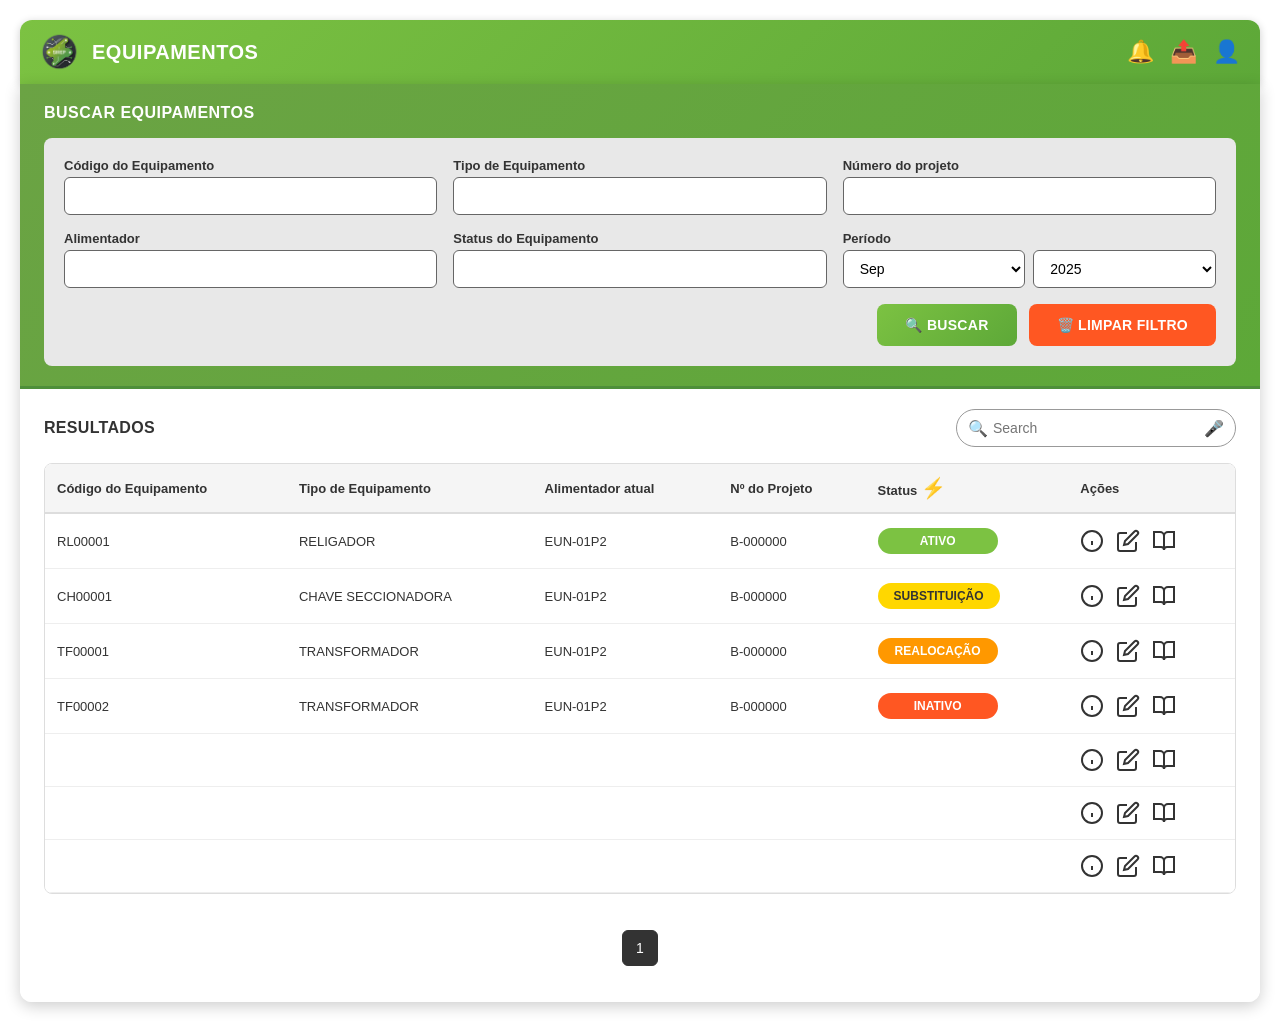
==== equipamentos.html @ ab897efc "first commit - SIREP project" ====
<!DOCTYPE html>
<html lang="pt-BR">
<head>
  <meta charset="UTF-8">
  <meta name="viewport" content="width=device-width, initial-scale=1.0">
  <title>SIREP - Equipamentos</title>
  <style>
    * {
      box-sizing: border-box;
      margin: 0;
      padding: 0;
    }

    body {
      font-family: Arial, sans-serif;
      background-image: url("./background.png");
      background-size: cover;
      background-position: center;
      background-repeat: no-repeat;
      min-height: 100vh;
      padding: 20px;
    }

    /* HEADER */
    .header {
      background: linear-gradient(135deg, #7CC242 0%, #5DA838 100%);
      border-radius: 12px 12px 0 0;
      padding: 12px 20px;
      display: flex;
      align-items: center;
      justify-content: space-between;
      box-shadow: 0 2px 8px rgba(0,0,0,0.2);
    }

    .header-left {
      display: flex;
      align-items: center;
      gap: 12px;
    }

    .logo-small {
      width: 40px;
      height: 40px;
      border-radius: 50%;
      object-fit: cover;
    }

    .header-title {
      color: white;
      font-size: 20px;
      font-weight: 600;
      letter-spacing: 0.5px;
    }

    .header-icons {
      display: flex;
      gap: 16px;
      align-items: center;
    }

    .icon-btn {
      background: none;
      border: none;
      color: white;
      font-size: 22px;
      cursor: pointer;
      transition: transform 0.2s;
    }

    .icon-btn:hover {
      transform: scale(1.1);
    }

    /* MAIN CONTAINER */
    .container {
      background: rgba(255, 255, 255, 0.95);
      border-radius: 0 0 12px 12px;
      padding: 0;
      box-shadow: 0 4px 16px rgba(0,0,0,0.2);
      max-width: 1400px;
      margin: 0 auto;
    }

    /* SEARCH SECTION */
    .search-section {
      background: linear-gradient(135deg, #6BA344 0%, #5DA838 100%);
      padding: 20px 24px;
      border-bottom: 3px solid #4E8F3A;
    }

    .search-title {
      color: white;
      font-size: 16px;
      font-weight: 600;
      margin-bottom: 16px;
      letter-spacing: 0.5px;
    }

    .search-form {
      background: #E8E8E8;
      padding: 20px;
      border-radius: 8px;
    }

    .form-row {
      display: grid;
      grid-template-columns: repeat(3, 1fr);
      gap: 16px;
      margin-bottom: 16px;
    }

    .form-group {
      display: flex;
      flex-direction: column;
    }

    .form-group label {
      font-size: 13px;
      font-weight: 600;
      margin-bottom: 4px;
      color: #333;
    }

    .form-group input,
    .form-group select {
      height: 38px;
      border: 1.5px solid #666;
      border-radius: 6px;
      padding: 0 12px;
      font-size: 14px;
      background: white;
    }

    .period-group {
      display: flex;
      gap: 8px;
    }

    .period-group select {
      flex: 1;
    }

    .button-row {
      display: flex;
      justify-content: flex-end;
      gap: 12px;
    }

    .btn {
      height: 42px;
      padding: 0 28px;
      border: none;
      border-radius: 8px;
      font-size: 14px;
      font-weight: 600;
      cursor: pointer;
      display: flex;
      align-items: center;
      gap: 8px;
      transition: all 0.2s;
      letter-spacing: 0.3px;
    }

    .btn-search {
      background: linear-gradient(135deg, #7CC242 0%, #5DA838 100%);
      color: white;
    }

    .btn-search:hover {
      transform: translateY(-2px);
      box-shadow: 0 4px 12px rgba(124, 194, 66, 0.4);
    }

    .btn-clear {
      background: #FF5722;
      color: white;
    }

    .btn-clear:hover {
      background: #E64A19;
      transform: translateY(-2px);
      box-shadow: 0 4px 12px rgba(255, 87, 34, 0.4);
    }

    /* RESULTS SECTION */
    .results-section {
      padding: 20px 24px;
    }

    .results-header {
      display: flex;
      justify-content: space-between;
      align-items: center;
      margin-bottom: 16px;
    }

    .results-title {
      font-size: 16px;
      font-weight: 600;
      color: #333;
      letter-spacing: 0.3px;
    }

    .search-box {
      position: relative;
      width: 280px;
    }

    .search-box input {
      width: 100%;
      height: 38px;
      padding: 0 40px 0 36px;
      border: 1.5px solid #999;
      border-radius: 20px;
      font-size: 14px;
    }

    .search-icon {
      position: absolute;
      left: 12px;
      top: 50%;
      transform: translateY(-50%);
      color: #666;
    }

    .mic-icon {
      position: absolute;
      right: 12px;
      top: 50%;
      transform: translateY(-50%);
      color: #666;
      cursor: pointer;
    }

    /* TABLE */
    .table-container {
      overflow-x: auto;
      border: 1px solid #ddd;
      border-radius: 8px;
    }

    table {
      width: 100%;
      border-collapse: collapse;
      background: white;
    }

    thead {
      background: #F5F5F5;
    }

    th {
      padding: 12px;
      text-align: left;
      font-size: 13px;
      font-weight: 600;
      color: #333;
      border-bottom: 2px solid #ddd;
      white-space: nowrap;
    }

    td {
      padding: 14px 12px;
      font-size: 13px;
      color: #333;
      border-bottom: 1px solid #eee;
    }

    tbody tr:hover {
      background: #f9f9f9;
    }

    /* STATUS BADGES */
    .status-badge {
      display: inline-block;
      padding: 6px 16px;
      border-radius: 20px;
      font-size: 12px;
      font-weight: 600;
      text-align: center;
      min-width: 120px;
    }

    .status-ativo {
      background: #7CC242;
      color: white;
    }

    .status-substituicao {
      background: #FFD700;
      color: #333;
    }

    .status-realocacao {
      background: #FF9800;
      color: white;
    }

    .status-inativo {
      background: #FF5722;
      color: white;
    }

    /* ACTION ICONS */
    .actions {
      display: flex;
      gap: 12px;
      align-items: center;
    }

    .action-icon {
      width: 24px;
      height: 24px;
      cursor: pointer;
      transition: transform 0.2s;
      color: #333;
    }

    .action-icon:hover {
      transform: scale(1.2);
      color: #5DA838;
    }

    /* PAGINATION */
    .pagination {
      display: flex;
      justify-content: center;
      align-items: center;
      gap: 8px;
      margin-top: 20px;
      padding: 16px 0;
    }

    .page-btn {
      width: 36px;
      height: 36px;
      border: 1px solid #999;
      background: white;
      border-radius: 6px;
      cursor: pointer;
      font-size: 14px;
      transition: all 0.2s;
    }

    .page-btn:hover {
      background: #f0f0f0;
    }

    .page-btn.active {
      background: #333;
      color: white;
      border-color: #333;
    }

    .filter-icon {
      cursor: pointer;
      font-size: 20px;
    }
  </style>
</head>
<body>

  <!-- HEADER -->
  <div class="header">
    <div class="header-left">
      <img src="SIREP.png" alt="SIREP" class="logo-small">
      <h1 class="header-title">EQUIPAMENTOS</h1>
    </div>
    <div class="header-icons">
      <button class="icon-btn">🔔</button>
      <button class="icon-btn">📤</button>
      <button class="icon-btn">👤</button>
    </div>
  </div>

  <!-- MAIN CONTAINER -->
  <div class="container">
    
    <!-- SEARCH SECTION -->
    <div class="search-section">
      <h2 class="search-title">BUSCAR EQUIPAMENTOS</h2>
      
      <div class="search-form">
        <div class="form-row">
          <div class="form-group">
            <label>Código do Equipamento</label>
            <input type="text" id="filterCodigo">
          </div>
          <div class="form-group">
            <label>Tipo de Equipamento</label>
            <input type="text" id="filterTipo">
          </div>
          <div class="form-group">
            <label>Número do projeto</label>
            <input type="text" id="filterProjeto">
          </div>
        </div>

        <div class="form-row">
          <div class="form-group">
            <label>Alimentador</label>
            <input type="text" id="filterAlimentador">
          </div>
          <div class="form-group">
            <label>Status do Equipamento</label>
            <input type="text" id="filterStatus">
          </div>
          <div class="form-group">
            <label>Período</label>
            <div class="period-group">
              <select id="filterMes">
                <option>Sep</option>
                <option>Jan</option>
                <option>Fev</option>
                <option>Mar</option>
                <option>Abr</option>
                <option>Mai</option>
                <option>Jun</option>
                <option>Jul</option>
                <option>Ago</option>
                <option>Out</option>
                <option>Nov</option>
                <option>Dez</option>
              </select>
              <select id="filterAno">
                <option>2025</option>
                <option>2024</option>
                <option>2023</option>
                <option>2022</option>
              </select>
            </div>
          </div>
        </div>

        <div class="button-row">
          <button class="btn btn-search" onclick="buscarEquipamentos()">
            🔍 BUSCAR
          </button>
          <button class="btn btn-clear" onclick="limparFiltros()">
            🗑️ LIMPAR FILTRO
          </button>
        </div>
      </div>
    </div>

    <!-- RESULTS SECTION -->
    <div class="results-section">
      <div class="results-header">
        <h2 class="results-title">RESULTADOS</h2>
        <div class="search-box">
          <span class="search-icon">🔍</span>
          <input type="text" placeholder="Search" id="quickSearch" onkeyup="buscaRapida()">
          <span class="mic-icon">🎤</span>
        </div>
      </div>

      <div class="table-container">
        <table>
          <thead>
            <tr>
              <th>Código do Equipamento</th>
              <th>Tipo de Equipamento</th>
              <th>Alimentador atual</th>
              <th>Nº do Projeto</th>
              <th>Status <span class="filter-icon">⚡</span></th>
              <th>Ações</th>
            </tr>
          </thead>
          <tbody id="tabelaEquipamentos">
            <!-- Dados serão inseridos via JavaScript -->
          </tbody>
        </table>
      </div>

      <!-- PAGINATION -->
      <div class="pagination" id="paginacao">
        <!-- Paginação será inserida via JavaScript -->
      </div>
    </div>

  </div>

  <script>
    // Dados iniciais de exemplo
    const equipamentosIniciais = [
      { codigo: 'RL00001', tipo: 'RELIGADOR', alimentador: 'EUN-01P2', projeto: 'B-000000', status: 'ATIVO' },
      { codigo: 'CH00001', tipo: 'CHAVE SECCIONADORA', alimentador: 'EUN-01P2', projeto: 'B-000000', status: 'SUBSTITUIÇÃO' },
      { codigo: 'TF00001', tipo: 'TRANSFORMADOR', alimentador: 'EUN-01P2', projeto: 'B-000000', status: 'REALOCAÇÃO' },
      { codigo: 'TF00002', tipo: 'TRANSFORMADOR', alimentador: 'EUN-01P2', projeto: 'B-000000', status: 'INATIVO' },
    ];

    // Inicializar localStorage se vazio
    if (!localStorage.getItem('equipamentos')) {
      localStorage.setItem('equipamentos', JSON.stringify(equipamentosIniciais));
    }

    let equipamentosFiltrados = [];
    let paginaAtual = 1;
    const itensPorPagina = 7;

    // Carregar equipamentos do localStorage
    function carregarEquipamentos() {
      const dados = localStorage.getItem('equipamentos');
      return dados ? JSON.parse(dados) : [];
    }

    // Renderizar tabela
    function renderizarTabela(equipamentos, pagina = 1) {
      const tbody = document.getElementById('tabelaEquipamentos');
      const inicio = (pagina - 1) * itensPorPagina;
      const fim = inicio + itensPorPagina;
      const equipamentosPagina = equipamentos.slice(inicio, fim);

      tbody.innerHTML = '';

      equipamentosPagina.forEach((eq, index) => {
        const statusClass = `status-${eq.status.toLowerCase().replace('ç', 'c').replace('ã', 'a')}`;
        
        const tr = document.createElement('tr');
        tr.innerHTML = `
          <td>${eq.codigo}</td>
          <td>${eq.tipo}</td>
          <td>${eq.alimentador}</td>
          <td>${eq.projeto}</td>
          <td><span class="status-badge ${statusClass}">${eq.status}</span></td>
          <td>
            <div class="actions">
              <svg class="action-icon" onclick="verDetalhes('${eq.codigo}')" viewBox="0 0 24 24" fill="none" stroke="currentColor" stroke-width="2">
                <circle cx="12" cy="12" r="10"/>
                <path d="M12 16v-4M12 8h.01"/>
              </svg>
              <svg class="action-icon" onclick="editarEquipamento('${eq.codigo}')" viewBox="0 0 24 24" fill="none" stroke="currentColor" stroke-width="2">
                <path d="M11 4H4a2 2 0 0 0-2 2v14a2 2 0 0 0 2 2h14a2 2 0 0 0 2-2v-7"/>
                <path d="M18.5 2.5a2.121 2.121 0 0 1 3 3L12 15l-4 1 1-4 9.5-9.5z"/>
              </svg>
              <svg class="action-icon" onclick="visualizarRelatorio('${eq.codigo}')" viewBox="0 0 24 24" fill="none" stroke="currentColor" stroke-width="2">
                <path d="M2 3h6a4 4 0 0 1 4 4v14a3 3 0 0 0-3-3H2z"/>
                <path d="M22 3h-6a4 4 0 0 0-4 4v14a3 3 0 0 1 3-3h7z"/>
              </svg>
            </div>
          </td>
        `;
        tbody.appendChild(tr);
      });

      // Preencher linhas vazias
      for (let i = equipamentosPagina.length; i < itensPorPagina; i++) {
        const tr = document.createElement('tr');
        tr.innerHTML = `
          <td></td>
          <td></td>
          <td></td>
          <td></td>
          <td></td>
          <td>
            <div class="actions">
              <svg class="action-icon" viewBox="0 0 24 24" fill="none" stroke="currentColor" stroke-width="2">
                <circle cx="12" cy="12" r="10"/>
                <path d="M12 16v-4M12 8h.01"/>
              </svg>
              <svg class="action-icon" viewBox="0 0 24 24" fill="none" stroke="currentColor" stroke-width="2">
                <path d="M11 4H4a2 2 0 0 0-2 2v14a2 2 0 0 0 2 2h14a2 2 0 0 0 2-2v-7"/>
                <path d="M18.5 2.5a2.121 2.121 0 0 1 3 3L12 15l-4 1 1-4 9.5-9.5z"/>
              </svg>
              <svg class="action-icon" viewBox="0 0 24 24" fill="none" stroke="currentColor" stroke-width="2">
                <path d="M2 3h6a4 4 0 0 1 4 4v14a3 3 0 0 0-3-3H2z"/>
                <path d="M22 3h-6a4 4 0 0 0-4 4v14a3 3 0 0 1 3-3h7z"/>
              </svg>
            </div>
          </td>
        `;
        tbody.appendChild(tr);
      }

      renderizarPaginacao(equipamentos, pagina);
    }

    // Renderizar paginação
    function renderizarPaginacao(equipamentos, paginaAtual) {
      const totalPaginas = Math.ceil(equipamentos.length / itensPorPagina);
      const paginacao = document.getElementById('paginacao');
      
      paginacao.innerHTML = '';

      for (let i = 1; i <= Math.min(3, totalPaginas); i++) {
        const btn = document.createElement('button');
        btn.className = `page-btn ${i === paginaAtual ? 'active' : ''}`;
        btn.textContent = i;
        btn.onclick = () => mudarPagina(i);
        paginacao.appendChild(btn);
      }

      if (totalPaginas > 5) {
        paginacao.innerHTML += '<span>...</span>';
        
        for (let i = totalPaginas - 1; i <= totalPaginas; i++) {
          const btn = document.createElement('button');
          btn.className = `page-btn ${i === paginaAtual ? 'active' : ''}`;
          btn.textContent = i;
          btn.onclick = () => mudarPagina(i);
          paginacao.appendChild(btn);
        }
      }
    }

    function mudarPagina(pagina) {
      paginaAtual = pagina;
      renderizarTabela(equipamentosFiltrados, pagina);
    }

    // Buscar equipamentos com filtros
    function buscarEquipamentos() {
      const equipamentos = carregarEquipamentos();
      const codigo = document.getElementById('filterCodigo').value.toLowerCase();
      const tipo = document.getElementById('filterTipo').value.toLowerCase();
      const projeto = document.getElementById('filterProjeto').value.toLowerCase();
      const alimentador = document.getElementById('filterAlimentador').value.toLowerCase();
      const status = document.getElementById('filterStatus').value.toLowerCase();

      equipamentosFiltrados = equipamentos.filter(eq => {
        return (!codigo || eq.codigo.toLowerCase().includes(codigo)) &&
               (!tipo || eq.tipo.toLowerCase().includes(tipo)) &&
               (!projeto || eq.projeto.toLowerCase().includes(projeto)) &&
               (!alimentador || eq.alimentador.toLowerCase().includes(alimentador)) &&
               (!status || eq.status.toLowerCase().includes(status));
      });

      paginaAtual = 1;
      renderizarTabela(equipamentosFiltrados, 1);
    }

    // Busca rápida
    function buscaRapida() {
      const termo = document.getElementById('quickSearch').value.toLowerCase();
      const equipamentos = carregarEquipamentos();

      equipamentosFiltrados = equipamentos.filter(eq => {
        return eq.codigo.toLowerCase().includes(termo) ||
               eq.tipo.toLowerCase().includes(termo) ||
               eq.alimentador.toLowerCase().includes(termo) ||
               eq.projeto.toLowerCase().includes(termo) ||
               eq.status.toLowerCase().includes(termo);
      });

      paginaAtual = 1;
      renderizarTabela(equipamentosFiltrados, 1);
    }

    // Limpar filtros
    function limparFiltros() {
      document.getElementById('filterCodigo').value = '';
      document.getElementById('filterTipo').value = '';
      document.getElementById('filterProjeto').value = '';
      document.getElementById('filterAlimentador').value = '';
      document.getElementById('filterStatus').value = '';
      document.getElementById('quickSearch').value = '';
      
      equipamentosFiltrados = carregarEquipamentos();
      paginaAtual = 1;
      renderizarTabela(equipamentosFiltrados, 1);
    }

    // Funções de ação (placeholder)
    function verDetalhes(codigo) {
  window.location.href = `informacoes.html?codigo=${codigo}`;
}

    function editarEquipamento(codigo) {
      alert(`Editar equipamento: ${codigo}`);
    }

    function visualizarRelatorio(codigo) {
      alert(`Visualizar relatório de: ${codigo}`);
    }

    // Inicializar ao carregar a página
    window.onload = () => {
      equipamentosFiltrados = carregarEquipamentos();
      renderizarTabela(equipamentosFiltrados, 1);
    };
  </script>

</body>
</html>
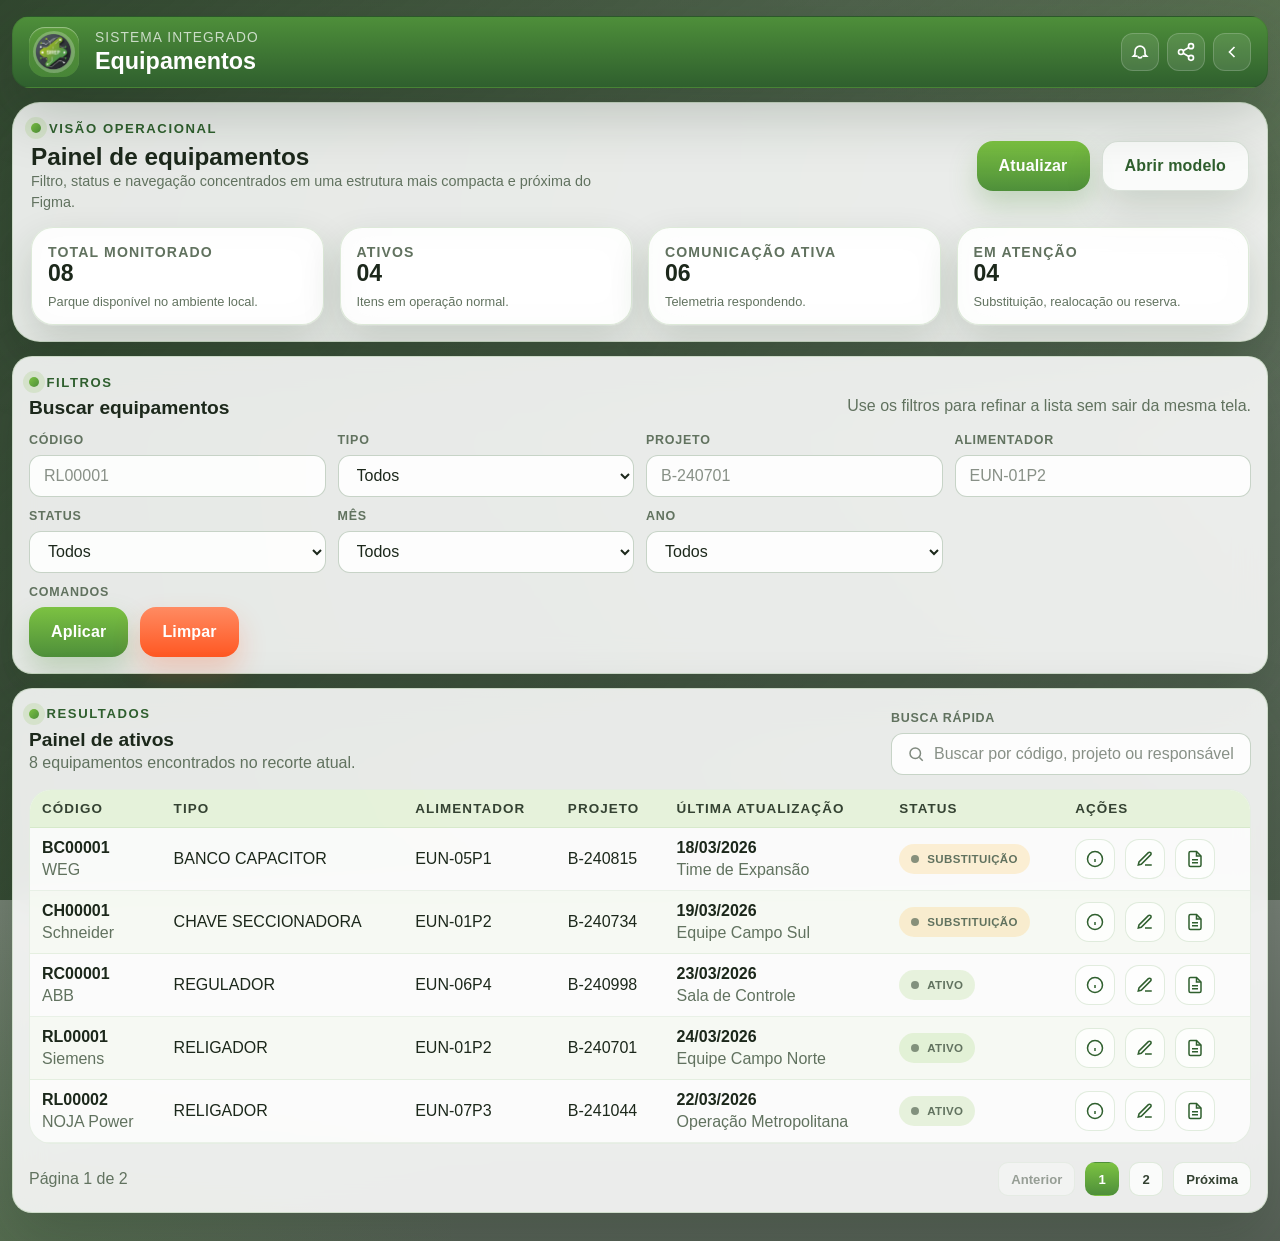
==== commit 987bc2a0: "Refine SIREP UI to match figma flow" ====
--- a/equipamentos.html
+++ b/equipamentos.html
@@ -3,682 +3,663 @@
 <head>
   <meta charset="UTF-8">
   <meta name="viewport" content="width=device-width, initial-scale=1.0">
+  <meta name="theme-color" content="#4E8F3A">
   <title>SIREP - Equipamentos</title>
-  <style>
-    * {
-      box-sizing: border-box;
-      margin: 0;
-      padding: 0;
-    }
-
-    body {
-      font-family: Arial, sans-serif;
-      background-image: url("./background.png");
-      background-size: cover;
-      background-position: center;
-      background-repeat: no-repeat;
-      min-height: 100vh;
-      padding: 20px;
-    }
-
-    /* HEADER */
-    .header {
-      background: linear-gradient(135deg, #7CC242 0%, #5DA838 100%);
-      border-radius: 12px 12px 0 0;
-      padding: 12px 20px;
-      display: flex;
-      align-items: center;
-      justify-content: space-between;
-      box-shadow: 0 2px 8px rgba(0,0,0,0.2);
-    }
-
-    .header-left {
-      display: flex;
-      align-items: center;
-      gap: 12px;
-    }
-
-    .logo-small {
-      width: 40px;
-      height: 40px;
-      border-radius: 50%;
-      object-fit: cover;
-    }
-
-    .header-title {
-      color: white;
-      font-size: 20px;
-      font-weight: 600;
-      letter-spacing: 0.5px;
-    }
-
-    .header-icons {
-      display: flex;
-      gap: 16px;
-      align-items: center;
-    }
-
-    .icon-btn {
-      background: none;
-      border: none;
-      color: white;
-      font-size: 22px;
-      cursor: pointer;
-      transition: transform 0.2s;
-    }
-
-    .icon-btn:hover {
-      transform: scale(1.1);
-    }
-
-    /* MAIN CONTAINER */
-    .container {
-      background: rgba(255, 255, 255, 0.95);
-      border-radius: 0 0 12px 12px;
-      padding: 0;
-      box-shadow: 0 4px 16px rgba(0,0,0,0.2);
-      max-width: 1400px;
-      margin: 0 auto;
-    }
-
-    /* SEARCH SECTION */
-    .search-section {
-      background: linear-gradient(135deg, #6BA344 0%, #5DA838 100%);
-      padding: 20px 24px;
-      border-bottom: 3px solid #4E8F3A;
-    }
-
-    .search-title {
-      color: white;
-      font-size: 16px;
-      font-weight: 600;
-      margin-bottom: 16px;
-      letter-spacing: 0.5px;
-    }
-
-    .search-form {
-      background: #E8E8E8;
-      padding: 20px;
-      border-radius: 8px;
-    }
-
-    .form-row {
-      display: grid;
-      grid-template-columns: repeat(3, 1fr);
-      gap: 16px;
-      margin-bottom: 16px;
-    }
-
-    .form-group {
-      display: flex;
-      flex-direction: column;
-    }
-
-    .form-group label {
-      font-size: 13px;
-      font-weight: 600;
-      margin-bottom: 4px;
-      color: #333;
-    }
-
-    .form-group input,
-    .form-group select {
-      height: 38px;
-      border: 1.5px solid #666;
-      border-radius: 6px;
-      padding: 0 12px;
-      font-size: 14px;
-      background: white;
-    }
-
-    .period-group {
-      display: flex;
-      gap: 8px;
-    }
-
-    .period-group select {
-      flex: 1;
-    }
-
-    .button-row {
-      display: flex;
-      justify-content: flex-end;
-      gap: 12px;
-    }
-
-    .btn {
-      height: 42px;
-      padding: 0 28px;
-      border: none;
-      border-radius: 8px;
-      font-size: 14px;
-      font-weight: 600;
-      cursor: pointer;
-      display: flex;
-      align-items: center;
-      gap: 8px;
-      transition: all 0.2s;
-      letter-spacing: 0.3px;
-    }
-
-    .btn-search {
-      background: linear-gradient(135deg, #7CC242 0%, #5DA838 100%);
-      color: white;
-    }
-
-    .btn-search:hover {
-      transform: translateY(-2px);
-      box-shadow: 0 4px 12px rgba(124, 194, 66, 0.4);
-    }
-
-    .btn-clear {
-      background: #FF5722;
-      color: white;
-    }
-
-    .btn-clear:hover {
-      background: #E64A19;
-      transform: translateY(-2px);
-      box-shadow: 0 4px 12px rgba(255, 87, 34, 0.4);
-    }
-
-    /* RESULTS SECTION */
-    .results-section {
-      padding: 20px 24px;
-    }
-
-    .results-header {
-      display: flex;
-      justify-content: space-between;
-      align-items: center;
-      margin-bottom: 16px;
-    }
-
-    .results-title {
-      font-size: 16px;
-      font-weight: 600;
-      color: #333;
-      letter-spacing: 0.3px;
-    }
-
-    .search-box {
-      position: relative;
-      width: 280px;
-    }
-
-    .search-box input {
-      width: 100%;
-      height: 38px;
-      padding: 0 40px 0 36px;
-      border: 1.5px solid #999;
-      border-radius: 20px;
-      font-size: 14px;
-    }
-
-    .search-icon {
-      position: absolute;
-      left: 12px;
-      top: 50%;
-      transform: translateY(-50%);
-      color: #666;
-    }
-
-    .mic-icon {
-      position: absolute;
-      right: 12px;
-      top: 50%;
-      transform: translateY(-50%);
-      color: #666;
-      cursor: pointer;
-    }
-
-    /* TABLE */
-    .table-container {
-      overflow-x: auto;
-      border: 1px solid #ddd;
-      border-radius: 8px;
-    }
-
-    table {
-      width: 100%;
-      border-collapse: collapse;
-      background: white;
-    }
-
-    thead {
-      background: #F5F5F5;
-    }
-
-    th {
-      padding: 12px;
-      text-align: left;
-      font-size: 13px;
-      font-weight: 600;
-      color: #333;
-      border-bottom: 2px solid #ddd;
-      white-space: nowrap;
-    }
-
-    td {
-      padding: 14px 12px;
-      font-size: 13px;
-      color: #333;
-      border-bottom: 1px solid #eee;
-    }
-
-    tbody tr:hover {
-      background: #f9f9f9;
-    }
-
-    /* STATUS BADGES */
-    .status-badge {
-      display: inline-block;
-      padding: 6px 16px;
-      border-radius: 20px;
-      font-size: 12px;
-      font-weight: 600;
-      text-align: center;
-      min-width: 120px;
-    }
-
-    .status-ativo {
-      background: #7CC242;
-      color: white;
-    }
-
-    .status-substituicao {
-      background: #FFD700;
-      color: #333;
-    }
-
-    .status-realocacao {
-      background: #FF9800;
-      color: white;
-    }
-
-    .status-inativo {
-      background: #FF5722;
-      color: white;
-    }
-
-    /* ACTION ICONS */
-    .actions {
-      display: flex;
-      gap: 12px;
-      align-items: center;
-    }
-
-    .action-icon {
-      width: 24px;
-      height: 24px;
-      cursor: pointer;
-      transition: transform 0.2s;
-      color: #333;
-    }
-
-    .action-icon:hover {
-      transform: scale(1.2);
-      color: #5DA838;
-    }
-
-    /* PAGINATION */
-    .pagination {
-      display: flex;
-      justify-content: center;
-      align-items: center;
-      gap: 8px;
-      margin-top: 20px;
-      padding: 16px 0;
-    }
-
-    .page-btn {
-      width: 36px;
-      height: 36px;
-      border: 1px solid #999;
-      background: white;
-      border-radius: 6px;
-      cursor: pointer;
-      font-size: 14px;
-      transition: all 0.2s;
-    }
-
-    .page-btn:hover {
-      background: #f0f0f0;
-    }
-
-    .page-btn.active {
-      background: #333;
-      color: white;
-      border-color: #333;
-    }
-
-    .filter-icon {
-      cursor: pointer;
-      font-size: 20px;
-    }
-  </style>
+  <link rel="stylesheet" href="style.css">
 </head>
-<body>
-
-  <!-- HEADER -->
-  <div class="header">
-    <div class="header-left">
-      <img src="SIREP.png" alt="SIREP" class="logo-small">
-      <h1 class="header-title">EQUIPAMENTOS</h1>
-    </div>
-    <div class="header-icons">
-      <button class="icon-btn">🔔</button>
-      <button class="icon-btn">📤</button>
-      <button class="icon-btn">👤</button>
-    </div>
-  </div>
-
-  <!-- MAIN CONTAINER -->
-  <div class="container">
-    
-    <!-- SEARCH SECTION -->
-    <div class="search-section">
-      <h2 class="search-title">BUSCAR EQUIPAMENTOS</h2>
-      
-      <div class="search-form">
-        <div class="form-row">
-          <div class="form-group">
-            <label>Código do Equipamento</label>
-            <input type="text" id="filterCodigo">
+<body class="page-app">
+  <div class="page-shell">
+    <header class="topbar panel">
+      <div class="brand-lockup">
+        <div class="brand-mark">
+          <img src="SIREP.png" alt="Logo SIREP">
+        </div>
+        <div class="brand-copy">
+          <span>Sistema integrado</span>
+          <h1>Equipamentos</h1>
+        </div>
+      </div>
+
+      <div class="topbar-actions">
+        <button class="icon-pill" id="notifyBtn" type="button" aria-label="Abrir alertas">
+          <svg viewBox="0 0 24 24" fill="none" stroke="currentColor" stroke-width="2">
+            <path d="M15 17h5l-1.4-1.4A2 2 0 0 1 18 14.2V11a6 6 0 1 0-12 0v3.2a2 2 0 0 1-.6 1.4L4 17h5"></path>
+            <path d="M10 17a2 2 0 0 0 4 0"></path>
+          </svg>
+        </button>
+        <button class="icon-pill" id="shareBtn" type="button" aria-label="Compartilhar painel">
+          <svg viewBox="0 0 24 24" fill="none" stroke="currentColor" stroke-width="2">
+            <circle cx="18" cy="5" r="3"></circle>
+            <circle cx="6" cy="12" r="3"></circle>
+            <circle cx="18" cy="19" r="3"></circle>
+            <path d="M8.6 13.5l6.8 4"></path>
+            <path d="M15.4 6.5l-6.8 4"></path>
+          </svg>
+        </button>
+        <a class="icon-pill" href="index.html" aria-label="Voltar ao acesso">
+          <svg viewBox="0 0 24 24" fill="none" stroke="currentColor" stroke-width="2">
+            <path d="M15 18l-6-6 6-6"></path>
+          </svg>
+        </a>
+      </div>
+    </header>
+
+    <main>
+      <section class="compact-overview panel">
+        <div class="compact-overview-head">
+          <div>
+            <span class="eyebrow">Visão operacional</span>
+            <h2>Painel de equipamentos</h2>
+            <p class="muted-copy">Filtro, status e navegação concentrados em uma estrutura mais compacta e próxima do Figma.</p>
           </div>
-          <div class="form-group">
-            <label>Tipo de Equipamento</label>
-            <input type="text" id="filterTipo">
+          <div class="button-row">
+            <button id="refreshViewBtn" class="btn btn-primary" type="button">Atualizar</button>
+            <a href="informacoes.html?codigo=RL00001" class="btn btn-secondary">Abrir modelo</a>
           </div>
-          <div class="form-group">
-            <label>Número do projeto</label>
-            <input type="text" id="filterProjeto">
+        </div>
+
+        <div class="stats-grid compact-stats">
+          <article class="stat-card panel">
+            <span class="stat-label">Total monitorado</span>
+            <strong class="stat-value" id="statTotal">0</strong>
+            <small class="stat-helper">Parque disponível no ambiente local.</small>
+          </article>
+          <article class="stat-card panel">
+            <span class="stat-label">Ativos</span>
+            <strong class="stat-value" id="statAtivos">0</strong>
+            <small class="stat-helper">Itens em operação normal.</small>
+          </article>
+          <article class="stat-card panel">
+            <span class="stat-label">Comunicação ativa</span>
+            <strong class="stat-value" id="statComunicacao">0</strong>
+            <small class="stat-helper">Telemetria respondendo.</small>
+          </article>
+          <article class="stat-card panel">
+            <span class="stat-label">Em atenção</span>
+            <strong class="stat-value" id="statAtencao">0</strong>
+            <small class="stat-helper">Substituição, realocação ou reserva.</small>
+          </article>
+        </div>
+      </section>
+
+      <section class="filters-panel panel">
+        <div class="section-head">
+          <div>
+            <span class="eyebrow">Filtros</span>
+            <h3>Buscar equipamentos</h3>
           </div>
-        </div>
-
-        <div class="form-row">
-          <div class="form-group">
-            <label>Alimentador</label>
-            <input type="text" id="filterAlimentador">
-          </div>
-          <div class="form-group">
-            <label>Status do Equipamento</label>
-            <input type="text" id="filterStatus">
-          </div>
-          <div class="form-group">
-            <label>Período</label>
-            <div class="period-group">
-              <select id="filterMes">
-                <option>Sep</option>
-                <option>Jan</option>
-                <option>Fev</option>
-                <option>Mar</option>
-                <option>Abr</option>
-                <option>Mai</option>
-                <option>Jun</option>
-                <option>Jul</option>
-                <option>Ago</option>
-                <option>Out</option>
-                <option>Nov</option>
-                <option>Dez</option>
-              </select>
-              <select id="filterAno">
-                <option>2025</option>
-                <option>2024</option>
-                <option>2023</option>
-                <option>2022</option>
-              </select>
+          <p class="muted-copy">Use os filtros para refinar a lista sem sair da mesma tela.</p>
+        </div>
+
+        <form id="filterForm" class="field-grid">
+          <label class="field" for="filterCodigo">
+            <span>Código</span>
+            <input id="filterCodigo" type="text" placeholder="RL00001">
+          </label>
+
+          <label class="field" for="filterTipo">
+            <span>Tipo</span>
+            <select id="filterTipo"></select>
+          </label>
+
+          <label class="field" for="filterProjeto">
+            <span>Projeto</span>
+            <input id="filterProjeto" type="text" placeholder="B-240701">
+          </label>
+
+          <label class="field" for="filterAlimentador">
+            <span>Alimentador</span>
+            <input id="filterAlimentador" type="text" placeholder="EUN-01P2">
+          </label>
+
+          <label class="field" for="filterStatus">
+            <span>Status</span>
+            <select id="filterStatus">
+              <option value="">Todos</option>
+              <option value="ATIVO">Ativo</option>
+              <option value="SUBSTITUIÇÃO">Substituição</option>
+              <option value="REALOCAÇÃO">Realocação</option>
+              <option value="INATIVO">Inativo</option>
+            </select>
+          </label>
+
+          <label class="field" for="filterMes">
+            <span>Mês</span>
+            <select id="filterMes">
+              <option value="">Todos</option>
+              <option value="01">Jan</option>
+              <option value="02">Fev</option>
+              <option value="03">Mar</option>
+              <option value="04">Abr</option>
+              <option value="05">Mai</option>
+              <option value="06">Jun</option>
+              <option value="07">Jul</option>
+              <option value="08">Ago</option>
+              <option value="09">Set</option>
+              <option value="10">Out</option>
+              <option value="11">Nov</option>
+              <option value="12">Dez</option>
+            </select>
+          </label>
+
+          <label class="field" for="filterAno">
+            <span>Ano</span>
+            <select id="filterAno"></select>
+          </label>
+
+          <div class="field field-actions field-span-2">
+            <span>Comandos</span>
+            <div class="button-row">
+              <button class="btn btn-primary" type="submit">Aplicar</button>
+              <button class="btn btn-danger" type="button" id="clearFiltersBtn">Limpar</button>
             </div>
           </div>
-        </div>
-
-        <div class="button-row">
-          <button class="btn btn-search" onclick="buscarEquipamentos()">
-            🔍 BUSCAR
-          </button>
-          <button class="btn btn-clear" onclick="limparFiltros()">
-            🗑️ LIMPAR FILTRO
-          </button>
-        </div>
+        </form>
+      </section>
+
+      <section class="table-panel panel">
+        <div class="section-head">
+          <div>
+            <span class="eyebrow">Resultados</span>
+            <h3>Painel de ativos</h3>
+            <p id="resultSummary" class="muted-copy">Carregando equipamentos...</p>
+          </div>
+
+          <label class="field search-field" for="quickSearch">
+            <span>Busca rápida</span>
+            <div class="input-shell">
+              <svg viewBox="0 0 24 24" fill="none" stroke="currentColor" stroke-width="2" aria-hidden="true">
+                <circle cx="11" cy="11" r="7"></circle>
+                <path d="M21 21l-4.35-4.35"></path>
+              </svg>
+              <input id="quickSearch" type="text" placeholder="Buscar por código, projeto ou responsável">
+            </div>
+          </label>
+        </div>
+
+        <div class="table-wrap">
+          <table class="table-shell">
+            <thead>
+              <tr>
+                <th>Código</th>
+                <th>Tipo</th>
+                <th>Alimentador</th>
+                <th>Projeto</th>
+                <th>Última atualização</th>
+                <th>Status</th>
+                <th>Ações</th>
+              </tr>
+            </thead>
+            <tbody id="equipmentTableBody"></tbody>
+          </table>
+        </div>
+
+        <div class="pagination">
+          <p id="pageSummary" class="muted-copy">Página 1 de 1</p>
+          <div id="paginationList" class="page-list"></div>
+        </div>
+      </section>
+    </main>
+  </div>
+
+  <div class="modal-backdrop" id="editModalBackdrop">
+    <section class="modal-card panel" role="dialog" aria-modal="true" aria-labelledby="editModalTitle">
+      <div class="modal-header">
+        <div>
+          <span class="eyebrow">Edição rápida</span>
+          <h3 id="editModalTitle">Atualizar equipamento</h3>
+        </div>
+        <button class="icon-pill" id="closeModalBtn" type="button" aria-label="Fechar edição">
+          <svg viewBox="0 0 24 24" fill="none" stroke="currentColor" stroke-width="2">
+            <path d="M18 6L6 18"></path>
+            <path d="M6 6l12 12"></path>
+          </svg>
+        </button>
       </div>
-    </div>
-
-    <!-- RESULTS SECTION -->
-    <div class="results-section">
-      <div class="results-header">
-        <h2 class="results-title">RESULTADOS</h2>
-        <div class="search-box">
-          <span class="search-icon">🔍</span>
-          <input type="text" placeholder="Search" id="quickSearch" onkeyup="buscaRapida()">
-          <span class="mic-icon">🎤</span>
-        </div>
-      </div>
-
-      <div class="table-container">
-        <table>
-          <thead>
-            <tr>
-              <th>Código do Equipamento</th>
-              <th>Tipo de Equipamento</th>
-              <th>Alimentador atual</th>
-              <th>Nº do Projeto</th>
-              <th>Status <span class="filter-icon">⚡</span></th>
-              <th>Ações</th>
-            </tr>
-          </thead>
-          <tbody id="tabelaEquipamentos">
-            <!-- Dados serão inseridos via JavaScript -->
-          </tbody>
-        </table>
-      </div>
-
-      <!-- PAGINATION -->
-      <div class="pagination" id="paginacao">
-        <!-- Paginação será inserida via JavaScript -->
-      </div>
-    </div>
-
+
+      <form id="editForm" class="field-grid modal-grid">
+        <input id="editCodigo" type="hidden">
+
+        <label class="field" for="editTipo">
+          <span>Tipo</span>
+          <input id="editTipo" type="text" required>
+        </label>
+
+        <label class="field" for="editStatus">
+          <span>Status</span>
+          <select id="editStatus" required>
+            <option value="ATIVO">Ativo</option>
+            <option value="SUBSTITUIÇÃO">Substituição</option>
+            <option value="REALOCAÇÃO">Realocação</option>
+            <option value="INATIVO">Inativo</option>
+          </select>
+        </label>
+
+        <label class="field" for="editAlimentador">
+          <span>Alimentador</span>
+          <input id="editAlimentador" type="text" required>
+        </label>
+
+        <label class="field" for="editProjeto">
+          <span>Projeto</span>
+          <input id="editProjeto" type="text" required>
+        </label>
+
+        <label class="field" for="editFabricante">
+          <span>Fabricante</span>
+          <input id="editFabricante" type="text" required>
+        </label>
+
+        <label class="field" for="editModelo">
+          <span>Modelo</span>
+          <input id="editModelo" type="text" required>
+        </label>
+
+        <label class="field" for="editClasse">
+          <span>Classe</span>
+          <input id="editClasse" type="text" required>
+        </label>
+
+        <label class="field" for="editResponsavel">
+          <span>Responsável</span>
+          <input id="editResponsavel" type="text" required>
+        </label>
+
+        <label class="field field-span-2" for="editLocalizacao">
+          <span>Localização</span>
+          <input id="editLocalizacao" type="text" required>
+        </label>
+
+        <label class="field field-span-2" for="editResumo">
+          <span>Resumo operacional</span>
+          <textarea id="editResumo" placeholder="Descreva o momento atual do equipamento"></textarea>
+        </label>
+
+        <div class="modal-actions field-span-2">
+          <button class="btn btn-secondary" id="cancelEditBtn" type="button">Cancelar</button>
+          <button class="btn btn-primary" type="submit">Salvar alterações</button>
+        </div>
+      </form>
+    </section>
   </div>
 
+  <script src="app.js"></script>
   <script>
-    // Dados iniciais de exemplo
-    const equipamentosIniciais = [
-      { codigo: 'RL00001', tipo: 'RELIGADOR', alimentador: 'EUN-01P2', projeto: 'B-000000', status: 'ATIVO' },
-      { codigo: 'CH00001', tipo: 'CHAVE SECCIONADORA', alimentador: 'EUN-01P2', projeto: 'B-000000', status: 'SUBSTITUIÇÃO' },
-      { codigo: 'TF00001', tipo: 'TRANSFORMADOR', alimentador: 'EUN-01P2', projeto: 'B-000000', status: 'REALOCAÇÃO' },
-      { codigo: 'TF00002', tipo: 'TRANSFORMADOR', alimentador: 'EUN-01P2', projeto: 'B-000000', status: 'INATIVO' },
-    ];
-
-    // Inicializar localStorage se vazio
-    if (!localStorage.getItem('equipamentos')) {
-      localStorage.setItem('equipamentos', JSON.stringify(equipamentosIniciais));
-    }
-
-    let equipamentosFiltrados = [];
-    let paginaAtual = 1;
-    const itensPorPagina = 7;
-
-    // Carregar equipamentos do localStorage
-    function carregarEquipamentos() {
-      const dados = localStorage.getItem('equipamentos');
-      return dados ? JSON.parse(dados) : [];
-    }
-
-    // Renderizar tabela
-    function renderizarTabela(equipamentos, pagina = 1) {
-      const tbody = document.getElementById('tabelaEquipamentos');
-      const inicio = (pagina - 1) * itensPorPagina;
-      const fim = inicio + itensPorPagina;
-      const equipamentosPagina = equipamentos.slice(inicio, fim);
-
-      tbody.innerHTML = '';
-
-      equipamentosPagina.forEach((eq, index) => {
-        const statusClass = `status-${eq.status.toLowerCase().replace('ç', 'c').replace('ã', 'a')}`;
-        
-        const tr = document.createElement('tr');
-        tr.innerHTML = `
-          <td>${eq.codigo}</td>
-          <td>${eq.tipo}</td>
-          <td>${eq.alimentador}</td>
-          <td>${eq.projeto}</td>
-          <td><span class="status-badge ${statusClass}">${eq.status}</span></td>
+    const state = {
+      equipamentos: [],
+      filtrados: [],
+      paginaAtual: 1,
+      itensPorPagina: 5
+    };
+
+    const elements = {
+      filterForm: document.getElementById("filterForm"),
+      filterCodigo: document.getElementById("filterCodigo"),
+      filterTipo: document.getElementById("filterTipo"),
+      filterProjeto: document.getElementById("filterProjeto"),
+      filterAlimentador: document.getElementById("filterAlimentador"),
+      filterStatus: document.getElementById("filterStatus"),
+      filterMes: document.getElementById("filterMes"),
+      filterAno: document.getElementById("filterAno"),
+      clearFiltersBtn: document.getElementById("clearFiltersBtn"),
+      quickSearch: document.getElementById("quickSearch"),
+      resultSummary: document.getElementById("resultSummary"),
+      equipmentTableBody: document.getElementById("equipmentTableBody"),
+      paginationList: document.getElementById("paginationList"),
+      pageSummary: document.getElementById("pageSummary"),
+      statTotal: document.getElementById("statTotal"),
+      statAtivos: document.getElementById("statAtivos"),
+      statComunicacao: document.getElementById("statComunicacao"),
+      statAtencao: document.getElementById("statAtencao"),
+      editModalBackdrop: document.getElementById("editModalBackdrop"),
+      editForm: document.getElementById("editForm"),
+      editCodigo: document.getElementById("editCodigo"),
+      editTipo: document.getElementById("editTipo"),
+      editStatus: document.getElementById("editStatus"),
+      editAlimentador: document.getElementById("editAlimentador"),
+      editProjeto: document.getElementById("editProjeto"),
+      editFabricante: document.getElementById("editFabricante"),
+      editModelo: document.getElementById("editModelo"),
+      editClasse: document.getElementById("editClasse"),
+      editResponsavel: document.getElementById("editResponsavel"),
+      editLocalizacao: document.getElementById("editLocalizacao"),
+      editResumo: document.getElementById("editResumo"),
+      closeModalBtn: document.getElementById("closeModalBtn"),
+      cancelEditBtn: document.getElementById("cancelEditBtn"),
+      refreshViewBtn: document.getElementById("refreshViewBtn"),
+      notifyBtn: document.getElementById("notifyBtn"),
+      shareBtn: document.getElementById("shareBtn")
+    };
+
+    function normalizar(value) {
+      return SirepApp.stripAccents(String(value || "")).toLowerCase().trim();
+    }
+
+    function carregarDados() {
+      state.equipamentos = SirepApp.ensureDemoData();
+      state.filtrados = state.equipamentos.slice();
+    }
+
+    function preencherFiltros() {
+      const tipoAtual = elements.filterTipo.value;
+      const anoAtual = elements.filterAno.value;
+
+      const tipos = ["<option value=\"\">Todos</option>"].concat(
+        Array.from(new Set(state.equipamentos.map((item) => item.tipo)))
+          .sort((a, b) => a.localeCompare(b, "pt-BR"))
+          .map((tipo) => `<option value="${tipo}">${tipo}</option>`)
+      );
+
+      const anos = Array.from(
+        new Set(
+          state.equipamentos
+            .map((item) => String(new Date(item.ultimaAtualizacao).getFullYear()))
+            .filter((ano) => ano && ano !== "NaN")
+        )
+      ).sort((a, b) => b.localeCompare(a));
+
+      elements.filterTipo.innerHTML = tipos.join("");
+      elements.filterAno.innerHTML = ["<option value=\"\">Todos</option>"]
+        .concat(anos.map((ano) => `<option value="${ano}">${ano}</option>`))
+        .join("");
+
+      if (tipoAtual) {
+        elements.filterTipo.value = tipoAtual;
+      }
+
+      if (anoAtual) {
+        elements.filterAno.value = anoAtual;
+      }
+    }
+
+    function aplicarFiltros() {
+      const filtros = {
+        codigo: normalizar(elements.filterCodigo.value),
+        tipo: elements.filterTipo.value,
+        projeto: normalizar(elements.filterProjeto.value),
+        alimentador: normalizar(elements.filterAlimentador.value),
+        status: elements.filterStatus.value,
+        mes: elements.filterMes.value,
+        ano: elements.filterAno.value,
+        busca: normalizar(elements.quickSearch.value)
+      };
+
+      state.filtrados = state.equipamentos.filter((item) => {
+        const dataAtualizacao = new Date(item.ultimaAtualizacao);
+        const itemMes = String(dataAtualizacao.getMonth() + 1).padStart(2, "0");
+        const itemAno = String(dataAtualizacao.getFullYear());
+        const textoBusca = normalizar([
+          item.codigo,
+          item.tipo,
+          item.projeto,
+          item.alimentador,
+          item.fabricante,
+          item.responsavel,
+          item.status
+        ].join(" "));
+
+        return (!filtros.codigo || normalizar(item.codigo).includes(filtros.codigo)) &&
+          (!filtros.tipo || item.tipo === filtros.tipo) &&
+          (!filtros.projeto || normalizar(item.projeto).includes(filtros.projeto)) &&
+          (!filtros.alimentador || normalizar(item.alimentador).includes(filtros.alimentador)) &&
+          (!filtros.status || item.status === filtros.status) &&
+          (!filtros.mes || itemMes === filtros.mes) &&
+          (!filtros.ano || itemAno === filtros.ano) &&
+          (!filtros.busca || textoBusca.includes(filtros.busca));
+      });
+
+      state.paginaAtual = 1;
+      renderizar();
+    }
+
+    function renderizarIndicadores() {
+      const base = state.filtrados;
+      const ativos = base.filter((item) => item.status === "ATIVO").length;
+      const comunicacaoAtiva = base.filter((item) => item.comunicacao === "ATIVA").length;
+      const atencao = base.filter((item) => item.status !== "ATIVO").length;
+
+      elements.statTotal.textContent = String(base.length).padStart(2, "0");
+      elements.statAtivos.textContent = String(ativos).padStart(2, "0");
+      elements.statComunicacao.textContent = String(comunicacaoAtiva).padStart(2, "0");
+      elements.statAtencao.textContent = String(atencao).padStart(2, "0");
+    }
+
+    function renderizarTabela() {
+      const inicio = (state.paginaAtual - 1) * state.itensPorPagina;
+      const pagina = state.filtrados.slice(inicio, inicio + state.itensPorPagina);
+
+      if (!pagina.length) {
+        elements.equipmentTableBody.innerHTML = `
+          <tr>
+            <td colspan="7">
+              <div class="empty-state">
+                <strong>Nenhum equipamento encontrado</strong>
+                Ajuste os filtros ou limpe a busca para voltar a ver o parque completo.
+              </div>
+            </td>
+          </tr>
+        `;
+        return;
+      }
+
+      elements.equipmentTableBody.innerHTML = pagina.map((item) => `
+        <tr>
           <td>
-            <div class="actions">
-              <svg class="action-icon" onclick="verDetalhes('${eq.codigo}')" viewBox="0 0 24 24" fill="none" stroke="currentColor" stroke-width="2">
-                <circle cx="12" cy="12" r="10"/>
-                <path d="M12 16v-4M12 8h.01"/>
-              </svg>
-              <svg class="action-icon" onclick="editarEquipamento('${eq.codigo}')" viewBox="0 0 24 24" fill="none" stroke="currentColor" stroke-width="2">
-                <path d="M11 4H4a2 2 0 0 0-2 2v14a2 2 0 0 0 2 2h14a2 2 0 0 0 2-2v-7"/>
-                <path d="M18.5 2.5a2.121 2.121 0 0 1 3 3L12 15l-4 1 1-4 9.5-9.5z"/>
-              </svg>
-              <svg class="action-icon" onclick="visualizarRelatorio('${eq.codigo}')" viewBox="0 0 24 24" fill="none" stroke="currentColor" stroke-width="2">
-                <path d="M2 3h6a4 4 0 0 1 4 4v14a3 3 0 0 0-3-3H2z"/>
-                <path d="M22 3h-6a4 4 0 0 0-4 4v14a3 3 0 0 1 3-3h7z"/>
-              </svg>
+            <strong>${item.codigo}</strong>
+            <span>${item.fabricante}</span>
+          </td>
+          <td>${item.tipo}</td>
+          <td>${item.alimentador}</td>
+          <td>${item.projeto}</td>
+          <td>
+            <strong>${SirepApp.formatDate(item.ultimaAtualizacao)}</strong>
+            <span>${item.responsavel}</span>
+          </td>
+          <td>
+            <span class="status-chip status-${SirepApp.statusClass(item.status)}">${item.status}</span>
+          </td>
+          <td>
+            <div class="actions-cell">
+              <button class="action-btn" type="button" data-action="detalhes" data-codigo="${item.codigo}" aria-label="Ver detalhes">
+                <svg viewBox="0 0 24 24" fill="none" stroke="currentColor" stroke-width="2">
+                  <circle cx="12" cy="12" r="10"></circle>
+                  <path d="M12 16v-4"></path>
+                  <path d="M12 8h.01"></path>
+                </svg>
+              </button>
+              <button class="action-btn" type="button" data-action="editar" data-codigo="${item.codigo}" aria-label="Editar">
+                <svg viewBox="0 0 24 24" fill="none" stroke="currentColor" stroke-width="2">
+                  <path d="M12 20h9"></path>
+                  <path d="M16.5 3.5a2.1 2.1 0 1 1 3 3L7 19l-4 1 1-4z"></path>
+                </svg>
+              </button>
+              <button class="action-btn" type="button" data-action="relatorio" data-codigo="${item.codigo}" aria-label="Abrir relatório">
+                <svg viewBox="0 0 24 24" fill="none" stroke="currentColor" stroke-width="2">
+                  <path d="M14 2H6a2 2 0 0 0-2 2v16a2 2 0 0 0 2 2h12a2 2 0 0 0 2-2V8z"></path>
+                  <path d="M14 2v6h6"></path>
+                  <path d="M16 13H8"></path>
+                  <path d="M16 17H8"></path>
+                </svg>
+              </button>
             </div>
           </td>
-        `;
-        tbody.appendChild(tr);
+        </tr>
+      `).join("");
+    }
+
+    function renderizarPaginacao() {
+      const totalPaginas = Math.ceil(state.filtrados.length / state.itensPorPagina);
+
+      if (!totalPaginas) {
+        elements.paginationList.innerHTML = "";
+        elements.pageSummary.textContent = "Sem páginas disponíveis";
+        return;
+      }
+
+      const botoes = [];
+      botoes.push(`<button class="page-btn" type="button" data-page="${state.paginaAtual - 1}" ${state.paginaAtual === 1 ? "disabled" : ""}>Anterior</button>`);
+
+      for (let pagina = 1; pagina <= totalPaginas; pagina += 1) {
+        botoes.push(`<button class="page-btn ${pagina === state.paginaAtual ? "active" : ""}" type="button" data-page="${pagina}">${pagina}</button>`);
+      }
+
+      botoes.push(`<button class="page-btn" type="button" data-page="${state.paginaAtual + 1}" ${state.paginaAtual === totalPaginas ? "disabled" : ""}>Próxima</button>`);
+
+      elements.paginationList.innerHTML = botoes.join("");
+      elements.pageSummary.textContent = `Página ${state.paginaAtual} de ${totalPaginas}`;
+    }
+
+    function renderizarResumo() {
+      const quantidade = state.filtrados.length;
+      const plural = quantidade === 1 ? "equipamento encontrado" : "equipamentos encontrados";
+      elements.resultSummary.textContent = `${quantidade} ${plural} no recorte atual.`;
+    }
+
+    function renderizar() {
+      renderizarIndicadores();
+      renderizarResumo();
+      renderizarTabela();
+      renderizarPaginacao();
+    }
+
+    function limparFiltros() {
+      elements.filterForm.reset();
+      elements.quickSearch.value = "";
+      state.filtrados = state.equipamentos.slice();
+      state.paginaAtual = 1;
+      renderizar();
+    }
+
+    function abrirModal(codigo) {
+      const item = state.equipamentos.find((equipamento) => equipamento.codigo === codigo);
+
+      if (!item) {
+        SirepApp.showToast("Equipamento não encontrado para edição.", "error");
+        return;
+      }
+
+      elements.editCodigo.value = item.codigo;
+      elements.editTipo.value = item.tipo;
+      elements.editStatus.value = item.status;
+      elements.editAlimentador.value = item.alimentador;
+      elements.editProjeto.value = item.projeto;
+      elements.editFabricante.value = item.fabricante;
+      elements.editModelo.value = item.modelo;
+      elements.editClasse.value = item.classe;
+      elements.editResponsavel.value = item.responsavel;
+      elements.editLocalizacao.value = item.localizacao;
+      elements.editResumo.value = item.resumo;
+      elements.editModalBackdrop.classList.add("active");
+      document.body.style.overflow = "hidden";
+    }
+
+    function fecharModal() {
+      elements.editModalBackdrop.classList.remove("active");
+      document.body.style.overflow = "";
+    }
+
+    function atualizarEquipamento(event) {
+      event.preventDefault();
+
+      const codigo = elements.editCodigo.value;
+
+      SirepApp.updateEquipamento(codigo, {
+        tipo: elements.editTipo.value.trim(),
+        status: elements.editStatus.value,
+        alimentador: elements.editAlimentador.value.trim(),
+        projeto: elements.editProjeto.value.trim(),
+        fabricante: elements.editFabricante.value.trim(),
+        modelo: elements.editModelo.value.trim(),
+        classe: elements.editClasse.value.trim(),
+        responsavel: elements.editResponsavel.value.trim(),
+        localizacao: elements.editLocalizacao.value.trim(),
+        resumo: elements.editResumo.value.trim()
       });
 
-      // Preencher linhas vazias
-      for (let i = equipamentosPagina.length; i < itensPorPagina; i++) {
-        const tr = document.createElement('tr');
-        tr.innerHTML = `
-          <td></td>
-          <td></td>
-          <td></td>
-          <td></td>
-          <td></td>
-          <td>
-            <div class="actions">
-              <svg class="action-icon" viewBox="0 0 24 24" fill="none" stroke="currentColor" stroke-width="2">
-                <circle cx="12" cy="12" r="10"/>
-                <path d="M12 16v-4M12 8h.01"/>
-              </svg>
-              <svg class="action-icon" viewBox="0 0 24 24" fill="none" stroke="currentColor" stroke-width="2">
-                <path d="M11 4H4a2 2 0 0 0-2 2v14a2 2 0 0 0 2 2h14a2 2 0 0 0 2-2v-7"/>
-                <path d="M18.5 2.5a2.121 2.121 0 0 1 3 3L12 15l-4 1 1-4 9.5-9.5z"/>
-              </svg>
-              <svg class="action-icon" viewBox="0 0 24 24" fill="none" stroke="currentColor" stroke-width="2">
-                <path d="M2 3h6a4 4 0 0 1 4 4v14a3 3 0 0 0-3-3H2z"/>
-                <path d="M22 3h-6a4 4 0 0 0-4 4v14a3 3 0 0 1 3-3h7z"/>
-              </svg>
-            </div>
-          </td>
-        `;
-        tbody.appendChild(tr);
-      }
-
-      renderizarPaginacao(equipamentos, pagina);
-    }
-
-    // Renderizar paginação
-    function renderizarPaginacao(equipamentos, paginaAtual) {
-      const totalPaginas = Math.ceil(equipamentos.length / itensPorPagina);
-      const paginacao = document.getElementById('paginacao');
-      
-      paginacao.innerHTML = '';
-
-      for (let i = 1; i <= Math.min(3, totalPaginas); i++) {
-        const btn = document.createElement('button');
-        btn.className = `page-btn ${i === paginaAtual ? 'active' : ''}`;
-        btn.textContent = i;
-        btn.onclick = () => mudarPagina(i);
-        paginacao.appendChild(btn);
-      }
-
-      if (totalPaginas > 5) {
-        paginacao.innerHTML += '<span>...</span>';
-        
-        for (let i = totalPaginas - 1; i <= totalPaginas; i++) {
-          const btn = document.createElement('button');
-          btn.className = `page-btn ${i === paginaAtual ? 'active' : ''}`;
-          btn.textContent = i;
-          btn.onclick = () => mudarPagina(i);
-          paginacao.appendChild(btn);
+      carregarDados();
+      preencherFiltros();
+      aplicarFiltros();
+      fecharModal();
+      SirepApp.showToast("Equipamento atualizado com sucesso.", "success");
+    }
+
+    function lidarAcoesTabela(event) {
+      const button = event.target.closest("[data-action]");
+
+      if (!button) {
+        return;
+      }
+
+      const codigo = button.dataset.codigo;
+      const acao = button.dataset.action;
+
+      if (acao === "detalhes") {
+        window.location.href = `informacoes.html?codigo=${encodeURIComponent(codigo)}`;
+        return;
+      }
+
+      if (acao === "editar") {
+        abrirModal(codigo);
+        return;
+      }
+
+      if (acao === "relatorio") {
+        window.location.href = `informacoes.html?codigo=${encodeURIComponent(codigo)}&tab=historico`;
+      }
+    }
+
+    function lidarPaginacao(event) {
+      const button = event.target.closest("[data-page]");
+
+      if (!button || button.hasAttribute("disabled")) {
+        return;
+      }
+
+      state.paginaAtual = Number(button.dataset.page);
+      renderizarTabela();
+      renderizarPaginacao();
+    }
+
+    function inicializar() {
+      carregarDados();
+      preencherFiltros();
+      renderizar();
+
+      elements.filterForm.addEventListener("submit", function (event) {
+        event.preventDefault();
+        aplicarFiltros();
+      });
+
+      elements.clearFiltersBtn.addEventListener("click", limparFiltros);
+      elements.quickSearch.addEventListener("input", aplicarFiltros);
+      elements.equipmentTableBody.addEventListener("click", lidarAcoesTabela);
+      elements.paginationList.addEventListener("click", lidarPaginacao);
+      elements.editForm.addEventListener("submit", atualizarEquipamento);
+      elements.closeModalBtn.addEventListener("click", fecharModal);
+      elements.cancelEditBtn.addEventListener("click", fecharModal);
+      elements.editModalBackdrop.addEventListener("click", function (event) {
+        if (event.target === elements.editModalBackdrop) {
+          fecharModal();
         }
-      }
-    }
-
-    function mudarPagina(pagina) {
-      paginaAtual = pagina;
-      renderizarTabela(equipamentosFiltrados, pagina);
-    }
-
-    // Buscar equipamentos com filtros
-    function buscarEquipamentos() {
-      const equipamentos = carregarEquipamentos();
-      const codigo = document.getElementById('filterCodigo').value.toLowerCase();
-      const tipo = document.getElementById('filterTipo').value.toLowerCase();
-      const projeto = document.getElementById('filterProjeto').value.toLowerCase();
-      const alimentador = document.getElementById('filterAlimentador').value.toLowerCase();
-      const status = document.getElementById('filterStatus').value.toLowerCase();
-
-      equipamentosFiltrados = equipamentos.filter(eq => {
-        return (!codigo || eq.codigo.toLowerCase().includes(codigo)) &&
-               (!tipo || eq.tipo.toLowerCase().includes(tipo)) &&
-               (!projeto || eq.projeto.toLowerCase().includes(projeto)) &&
-               (!alimentador || eq.alimentador.toLowerCase().includes(alimentador)) &&
-               (!status || eq.status.toLowerCase().includes(status));
       });
 
-      paginaAtual = 1;
-      renderizarTabela(equipamentosFiltrados, 1);
-    }
-
-    // Busca rápida
-    function buscaRapida() {
-      const termo = document.getElementById('quickSearch').value.toLowerCase();
-      const equipamentos = carregarEquipamentos();
-
-      equipamentosFiltrados = equipamentos.filter(eq => {
-        return eq.codigo.toLowerCase().includes(termo) ||
-               eq.tipo.toLowerCase().includes(termo) ||
-               eq.alimentador.toLowerCase().includes(termo) ||
-               eq.projeto.toLowerCase().includes(termo) ||
-               eq.status.toLowerCase().includes(termo);
+      elements.refreshViewBtn.addEventListener("click", function () {
+        carregarDados();
+        preencherFiltros();
+        limparFiltros();
+        SirepApp.showToast("Painel atualizado com a base local mais recente.", "success");
       });
 
-      paginaAtual = 1;
-      renderizarTabela(equipamentosFiltrados, 1);
-    }
-
-    // Limpar filtros
-    function limparFiltros() {
-      document.getElementById('filterCodigo').value = '';
-      document.getElementById('filterTipo').value = '';
-      document.getElementById('filterProjeto').value = '';
-      document.getElementById('filterAlimentador').value = '';
-      document.getElementById('filterStatus').value = '';
-      document.getElementById('quickSearch').value = '';
-      
-      equipamentosFiltrados = carregarEquipamentos();
-      paginaAtual = 1;
-      renderizarTabela(equipamentosFiltrados, 1);
-    }
-
-    // Funções de ação (placeholder)
-    function verDetalhes(codigo) {
-  window.location.href = `informacoes.html?codigo=${codigo}`;
-}
-
-    function editarEquipamento(codigo) {
-      alert(`Editar equipamento: ${codigo}`);
-    }
-
-    function visualizarRelatorio(codigo) {
-      alert(`Visualizar relatório de: ${codigo}`);
-    }
-
-    // Inicializar ao carregar a página
-    window.onload = () => {
-      equipamentosFiltrados = carregarEquipamentos();
-      renderizarTabela(equipamentosFiltrados, 1);
-    };
+      elements.notifyBtn.addEventListener("click", function () {
+        SirepApp.showToast("Alertas concentrados na lista de equipamentos em atenção.", "info");
+      });
+
+      elements.shareBtn.addEventListener("click", function () {
+        SirepApp.showToast("Compartilhamento ainda é ilustrativo nesta demo local.", "info");
+      });
+    }
+
+    inicializar();
   </script>
-
 </body>
-</html>+</html>
--- a/style.css
+++ b/style.css
@@ -0,0 +1,2077 @@
+:root {
+  --green-950: #183016;
+  --green-900: #2f5f2e;
+  --green-800: #3f7a35;
+  --green-700: #4e8f3a;
+  --green-600: #5da838;
+  --green-500: #6ba344;
+  --green-400: #7cc242;
+  --green-300: #a7d184;
+  --green-200: #dceeca;
+  --surface-strong: rgba(255, 255, 255, 0.96);
+  --surface: rgba(255, 255, 255, 0.88);
+  --text-strong: #1c281b;
+  --text: #344232;
+  --text-soft: #61725f;
+  --line: rgba(78, 143, 58, 0.18);
+  --line-strong: rgba(47, 95, 46, 0.26);
+  --shadow: 0 24px 60px rgba(20, 40, 18, 0.22);
+  --shadow-soft: 0 16px 38px rgba(26, 55, 21, 0.16);
+  --radius-xl: 28px;
+  --radius-lg: 22px;
+  --radius-md: 18px;
+  --radius-sm: 14px;
+  --transition: 180ms ease;
+}
+
+* {
+  box-sizing: border-box;
+  margin: 0;
+  padding: 0;
+}
+
+html {
+  scroll-behavior: smooth;
+}
+
+body {
+  min-height: 100vh;
+  font-family: "Segoe UI", "Trebuchet MS", Verdana, sans-serif;
+  color: var(--text-strong);
+  background:
+    radial-gradient(circle at top right, rgba(124, 194, 66, 0.22), transparent 24%),
+    radial-gradient(circle at bottom left, rgba(78, 143, 58, 0.24), transparent 26%),
+    linear-gradient(180deg, rgba(15, 29, 15, 0.2), rgba(15, 29, 15, 0.7)),
+    url("./background.png") center center / cover fixed no-repeat;
+}
+
+body::before {
+  content: "";
+  position: fixed;
+  inset: 0;
+  background:
+    linear-gradient(135deg, rgba(24, 48, 22, 0.86), rgba(24, 48, 22, 0.42)),
+    linear-gradient(180deg, rgba(124, 194, 66, 0.08), transparent 32%);
+  pointer-events: none;
+}
+
+body > * {
+  position: relative;
+  z-index: 1;
+}
+
+img {
+  display: block;
+  max-width: 100%;
+}
+
+a {
+  color: inherit;
+  text-decoration: none;
+}
+
+.visually-hidden {
+  position: absolute;
+  width: 1px;
+  height: 1px;
+  padding: 0;
+  margin: -1px;
+  overflow: hidden;
+  clip: rect(0, 0, 0, 0);
+  white-space: nowrap;
+  border: 0;
+}
+
+button,
+input,
+select,
+textarea {
+  font: inherit;
+}
+
+button {
+  cursor: pointer;
+  border: 0;
+  background: none;
+}
+
+input,
+select,
+textarea {
+  width: 100%;
+  min-height: 52px;
+  border: 1px solid var(--line-strong);
+  border-radius: 16px;
+  background: rgba(255, 255, 255, 0.88);
+  color: var(--text-strong);
+  padding: 14px 16px;
+  transition:
+    border-color var(--transition),
+    box-shadow var(--transition),
+    background var(--transition),
+    transform var(--transition);
+}
+
+input::placeholder,
+textarea::placeholder {
+  color: rgba(52, 66, 50, 0.58);
+}
+
+input:focus,
+select:focus,
+textarea:focus {
+  outline: none;
+  border-color: rgba(93, 168, 56, 0.86);
+  box-shadow: 0 0 0 4px rgba(124, 194, 66, 0.14);
+  background: rgba(255, 255, 255, 0.98);
+}
+
+textarea {
+  min-height: 124px;
+  resize: vertical;
+}
+
+button:focus-visible,
+a:focus-visible,
+input:focus-visible,
+select:focus-visible,
+textarea:focus-visible {
+  outline: 3px solid rgba(124, 194, 66, 0.32);
+  outline-offset: 2px;
+}
+
+.page-shell {
+  width: min(1320px, calc(100% - 32px));
+  margin: 0 auto;
+  padding: 24px 0 48px;
+}
+
+.panel {
+  background: var(--surface);
+  border: 1px solid var(--line);
+  border-radius: var(--radius-xl);
+  box-shadow: var(--shadow);
+  backdrop-filter: blur(16px);
+}
+
+.eyebrow {
+  display: inline-flex;
+  align-items: center;
+  gap: 8px;
+  font-size: 0.82rem;
+  font-weight: 700;
+  letter-spacing: 0.12em;
+  text-transform: uppercase;
+  color: var(--green-900);
+}
+
+.eyebrow::before {
+  content: "";
+  width: 10px;
+  height: 10px;
+  border-radius: 999px;
+  background: linear-gradient(135deg, var(--green-400), var(--green-700));
+  box-shadow: 0 0 0 6px rgba(124, 194, 66, 0.16);
+}
+
+.muted-copy {
+  color: var(--text-soft);
+  line-height: 1.6;
+}
+
+.brand-lockup {
+  display: flex;
+  align-items: center;
+  gap: 16px;
+}
+
+.brand-lockup.large {
+  align-items: flex-start;
+}
+
+.brand-mark {
+  width: 64px;
+  height: 64px;
+  border-radius: 20px;
+  padding: 6px;
+  background: linear-gradient(180deg, rgba(124, 194, 66, 0.34), rgba(78, 143, 58, 0.78));
+  box-shadow: inset 0 1px 1px rgba(255, 255, 255, 0.4);
+}
+
+.brand-mark img {
+  width: 100%;
+  height: 100%;
+  border-radius: 50%;
+  object-fit: cover;
+  background: rgba(255, 255, 255, 0.24);
+}
+
+.brand-copy span {
+  display: block;
+  margin-bottom: 4px;
+  font-size: 0.86rem;
+  letter-spacing: 0.08em;
+  text-transform: uppercase;
+  color: rgba(255, 255, 255, 0.74);
+}
+
+.page-app .brand-copy span,
+.modal-card .brand-copy span {
+  color: rgba(52, 66, 50, 0.64);
+}
+
+.brand-copy h1 {
+  font-size: clamp(1.35rem, 3vw, 1.8rem);
+  line-height: 1.1;
+}
+
+.topbar {
+  position: sticky;
+  top: 16px;
+  z-index: 10;
+  display: flex;
+  align-items: center;
+  justify-content: space-between;
+  gap: 18px;
+  padding: 16px 22px;
+  margin-bottom: 24px;
+}
+
+.topbar-actions {
+  display: flex;
+  align-items: center;
+  gap: 12px;
+}
+
+.icon-pill {
+  width: 46px;
+  height: 46px;
+  display: inline-flex;
+  align-items: center;
+  justify-content: center;
+  border-radius: 16px;
+  border: 1px solid rgba(78, 143, 58, 0.16);
+  background: rgba(255, 255, 255, 0.7);
+  color: var(--green-900);
+  box-shadow: 0 10px 22px rgba(34, 68, 25, 0.1);
+  transition:
+    transform var(--transition),
+    border-color var(--transition),
+    background var(--transition),
+    box-shadow var(--transition);
+}
+
+.icon-pill svg {
+  width: 20px;
+  height: 20px;
+}
+
+.icon-pill:hover {
+  transform: translateY(-1px);
+  border-color: rgba(93, 168, 56, 0.4);
+  background: rgba(255, 255, 255, 0.92);
+  box-shadow: 0 12px 26px rgba(28, 58, 21, 0.18);
+}
+
+.hero-banner {
+  display: grid;
+  grid-template-columns: 1.45fr minmax(280px, 0.95fr);
+  gap: 24px;
+  padding: 28px;
+  background:
+    linear-gradient(135deg, rgba(255, 255, 255, 0.18), transparent 40%),
+    linear-gradient(135deg, rgba(124, 194, 66, 0.18), rgba(47, 95, 46, 0.08)),
+    rgba(247, 251, 243, 0.92);
+}
+
+.hero-banner h2 {
+  margin-top: 14px;
+  font-size: clamp(2rem, 4vw, 3rem);
+  line-height: 1.02;
+}
+
+.hero-banner p {
+  max-width: 680px;
+  margin-top: 16px;
+  color: var(--text);
+  line-height: 1.75;
+}
+
+.hero-actions {
+  display: flex;
+  flex-direction: column;
+  justify-content: space-between;
+  gap: 16px;
+}
+
+.hero-actions .btn {
+  width: 100%;
+  justify-content: center;
+}
+
+.btn {
+  display: inline-flex;
+  align-items: center;
+  justify-content: center;
+  gap: 10px;
+  min-height: 50px;
+  padding: 0 22px;
+  border-radius: 16px;
+  font-weight: 700;
+  letter-spacing: 0.01em;
+  transition:
+    transform var(--transition),
+    box-shadow var(--transition),
+    background var(--transition),
+    color var(--transition),
+    border-color var(--transition);
+}
+
+.btn:hover {
+  transform: translateY(-1px);
+}
+
+.btn-primary {
+  background: linear-gradient(180deg, var(--green-400), var(--green-700));
+  color: #fff;
+  box-shadow: 0 14px 28px rgba(78, 143, 58, 0.26);
+}
+
+.btn-primary:hover {
+  box-shadow: 0 18px 34px rgba(78, 143, 58, 0.34);
+}
+
+.btn-secondary {
+  border: 1px solid rgba(47, 95, 46, 0.16);
+  background: rgba(255, 255, 255, 0.76);
+  color: var(--green-900);
+  box-shadow: var(--shadow-soft);
+}
+
+.btn-secondary:hover,
+.btn-ghost:hover {
+  border-color: rgba(93, 168, 56, 0.32);
+  background: rgba(255, 255, 255, 0.96);
+}
+
+.btn-danger {
+  background: linear-gradient(180deg, #ff8b62, #ff5722);
+  color: #fff;
+  box-shadow: 0 14px 28px rgba(255, 87, 34, 0.24);
+}
+
+.btn-ghost {
+  border: 1px solid rgba(47, 95, 46, 0.16);
+  background: rgba(247, 251, 243, 0.72);
+  color: var(--text-strong);
+}
+
+.btn-block {
+  width: 100%;
+}
+
+.status-chip,
+.mini-pill {
+  display: inline-flex;
+  align-items: center;
+  justify-content: center;
+  gap: 8px;
+  min-height: 36px;
+  padding: 0 14px;
+  border-radius: 999px;
+  font-size: 0.82rem;
+  font-weight: 700;
+  letter-spacing: 0.03em;
+  text-transform: uppercase;
+}
+
+.status-chip::before,
+.mini-pill::before {
+  content: "";
+  width: 8px;
+  height: 8px;
+  border-radius: 999px;
+  background: currentColor;
+  opacity: 0.75;
+}
+
+.mini-pill {
+  border: 1px solid rgba(47, 95, 46, 0.14);
+  background: rgba(255, 255, 255, 0.78);
+  color: var(--text);
+  text-transform: none;
+  letter-spacing: normal;
+}
+
+.status-ativo {
+  background: rgba(124, 194, 66, 0.16);
+  color: var(--green-900);
+}
+
+.status-substituicao {
+  background: rgba(255, 198, 87, 0.24);
+  color: #8a5c00;
+}
+
+.status-realocacao {
+  background: rgba(255, 152, 0, 0.18);
+  color: #a85d00;
+}
+
+.status-inativo {
+  background: rgba(255, 87, 34, 0.18);
+  color: #b53912;
+}
+
+.status-ativo.subtle,
+.mini-pill.subtle {
+  background: rgba(124, 194, 66, 0.12);
+}
+
+.section-head {
+  display: flex;
+  align-items: flex-end;
+  justify-content: space-between;
+  gap: 20px;
+  margin-bottom: 22px;
+  flex-wrap: wrap;
+}
+
+.section-head h3 {
+  margin-top: 10px;
+  font-size: 1.6rem;
+  line-height: 1.1;
+}
+
+.section-head.compact {
+  align-items: flex-start;
+}
+
+.field-grid {
+  display: grid;
+  grid-template-columns: repeat(4, minmax(0, 1fr));
+  gap: 18px;
+}
+
+.field {
+  display: flex;
+  flex-direction: column;
+  gap: 8px;
+}
+
+.field > span,
+.field label {
+  font-size: 0.94rem;
+  font-weight: 700;
+  color: var(--text-strong);
+}
+
+.field small {
+  color: var(--text-soft);
+}
+
+.field-actions {
+  justify-content: flex-end;
+}
+
+.field-span-2 {
+  grid-column: span 2;
+}
+
+.field-span-4 {
+  grid-column: 1 / -1;
+}
+
+.input-shell {
+  position: relative;
+}
+
+.input-shell svg {
+  position: absolute;
+  top: 50%;
+  left: 16px;
+  width: 18px;
+  height: 18px;
+  transform: translateY(-50%);
+  color: rgba(52, 66, 50, 0.62);
+  pointer-events: none;
+}
+
+.input-shell input {
+  padding-left: 48px;
+}
+
+.text-link {
+  color: var(--green-900);
+  font-weight: 700;
+}
+
+.text-link:hover {
+  text-decoration: underline;
+}
+
+.inline-actions {
+  display: flex;
+  align-items: center;
+  justify-content: space-between;
+  gap: 14px;
+  flex-wrap: wrap;
+}
+
+.security-note {
+  padding: 16px 18px;
+  border-radius: 18px;
+  background: rgba(220, 238, 202, 0.42);
+  border: 1px solid rgba(124, 194, 66, 0.2);
+  color: var(--text);
+  line-height: 1.65;
+}
+
+.login-shell {
+  width: min(1180px, calc(100% - 32px));
+  min-height: 100vh;
+  margin: 0 auto;
+  padding: 32px 0;
+  display: grid;
+  grid-template-columns: 1.05fr 0.95fr;
+  gap: 24px;
+  align-items: center;
+}
+
+.brand-panel {
+  padding: 32px;
+  color: #fff;
+  background:
+    linear-gradient(145deg, rgba(124, 194, 66, 0.26), rgba(47, 95, 46, 0.72)),
+    rgba(34, 56, 31, 0.72);
+}
+
+.brand-panel .brand-copy span,
+.brand-panel .eyebrow {
+  color: rgba(255, 255, 255, 0.84);
+}
+
+.brand-panel .eyebrow::before {
+  background: #fff;
+  box-shadow: 0 0 0 6px rgba(255, 255, 255, 0.16);
+}
+
+.brand-panel h2 {
+  margin-top: 18px;
+  font-size: clamp(2.2rem, 5vw, 4rem);
+  line-height: 0.98;
+}
+
+.brand-panel p {
+  margin-top: 18px;
+  max-width: 620px;
+  color: rgba(255, 255, 255, 0.86);
+  line-height: 1.8;
+}
+
+.metric-grid,
+.stats-grid,
+.summary-grid {
+  display: grid;
+  grid-template-columns: repeat(3, minmax(0, 1fr));
+  gap: 16px;
+}
+
+.stats-grid,
+.summary-grid {
+  grid-template-columns: repeat(4, minmax(0, 1fr));
+  margin-top: 24px;
+}
+
+.metric-card,
+.stat-card,
+.summary-card {
+  padding: 22px;
+  border-radius: var(--radius-lg);
+  background: rgba(255, 255, 255, 0.72);
+  border: 1px solid rgba(255, 255, 255, 0.18);
+  box-shadow: var(--shadow-soft);
+}
+
+.brand-panel .metric-card {
+  background: rgba(255, 255, 255, 0.16);
+}
+
+.metric-card strong,
+.stat-value,
+.summary-card strong {
+  display: block;
+  font-size: clamp(1.75rem, 4vw, 2.6rem);
+  line-height: 1;
+}
+
+.metric-card span,
+.stat-label,
+.summary-card span {
+  display: block;
+  margin-top: 10px;
+  line-height: 1.45;
+}
+
+.feature-list {
+  display: grid;
+  gap: 14px;
+  margin-top: 8px;
+}
+
+.feature-item {
+  display: flex;
+  align-items: flex-start;
+  gap: 14px;
+  padding: 14px 16px;
+  border-radius: 18px;
+  background: rgba(255, 255, 255, 0.12);
+  border: 1px solid rgba(255, 255, 255, 0.14);
+}
+
+.feature-icon {
+  width: 42px;
+  height: 42px;
+  display: inline-flex;
+  align-items: center;
+  justify-content: center;
+  border-radius: 14px;
+  background: rgba(255, 255, 255, 0.18);
+  color: #fff;
+}
+
+.feature-icon svg {
+  width: 18px;
+  height: 18px;
+}
+
+.feature-item strong {
+  display: block;
+  margin-bottom: 4px;
+}
+
+.feature-item p {
+  margin: 0;
+  font-size: 0.95rem;
+  color: rgba(255, 255, 255, 0.8);
+}
+
+.login-card {
+  overflow: hidden;
+}
+
+.login-stripe {
+  height: 10px;
+  background: linear-gradient(90deg, var(--green-500), var(--green-400), var(--green-700));
+}
+
+.login-card-body {
+  padding: 34px;
+}
+
+.login-card-body h2 {
+  margin-top: 10px;
+  font-size: 2rem;
+}
+
+.support-copy {
+  margin-top: 14px;
+  color: var(--text);
+  line-height: 1.7;
+}
+
+.form-stack {
+  display: grid;
+  gap: 16px;
+  margin-top: 22px;
+}
+
+.login-footer {
+  display: flex;
+  align-items: center;
+  justify-content: space-between;
+  gap: 16px;
+  margin-top: 20px;
+  flex-wrap: wrap;
+}
+
+.stat-card,
+.summary-card {
+  background: rgba(255, 255, 255, 0.84);
+  border: 1px solid var(--line);
+}
+
+.stat-label,
+.summary-card span {
+  margin-top: 0;
+  font-size: 0.88rem;
+  font-weight: 700;
+  color: var(--text-soft);
+  text-transform: uppercase;
+  letter-spacing: 0.08em;
+}
+
+.stat-helper,
+.summary-card small {
+  display: block;
+  margin-top: 14px;
+  color: var(--text-soft);
+  line-height: 1.55;
+}
+
+.filters-panel,
+.table-panel,
+.tab-shell,
+.data-panel {
+  margin-top: 24px;
+  padding: 24px;
+}
+
+.button-row {
+  display: flex;
+  gap: 12px;
+  flex-wrap: wrap;
+}
+
+.search-field {
+  min-width: min(360px, 100%);
+}
+
+.table-wrap {
+  overflow: auto;
+  border-radius: 22px;
+  border: 1px solid rgba(78, 143, 58, 0.12);
+  background: rgba(255, 255, 255, 0.78);
+}
+
+.table-shell {
+  width: 100%;
+  min-width: 980px;
+  border-collapse: collapse;
+}
+
+.table-shell thead {
+  background: rgba(220, 238, 202, 0.64);
+}
+
+.table-shell th,
+.table-shell td {
+  padding: 16px 18px;
+  text-align: left;
+  border-bottom: 1px solid rgba(78, 143, 58, 0.1);
+  vertical-align: middle;
+}
+
+.table-shell th {
+  font-size: 0.84rem;
+  letter-spacing: 0.08em;
+  text-transform: uppercase;
+  color: var(--text);
+}
+
+.table-shell td {
+  color: var(--text-strong);
+}
+
+.table-shell tbody tr:nth-child(even) {
+  background: rgba(124, 194, 66, 0.04);
+}
+
+.table-shell tbody tr:hover {
+  background: rgba(124, 194, 66, 0.1);
+}
+
+.table-shell td strong {
+  display: block;
+  margin-bottom: 4px;
+}
+
+.table-shell td span {
+  color: var(--text-soft);
+}
+
+.actions-cell {
+  display: flex;
+  align-items: center;
+  gap: 10px;
+}
+
+.action-btn {
+  width: 40px;
+  height: 40px;
+  display: inline-flex;
+  align-items: center;
+  justify-content: center;
+  border-radius: 14px;
+  border: 1px solid rgba(78, 143, 58, 0.16);
+  background: rgba(255, 255, 255, 0.72);
+  color: var(--green-900);
+  transition:
+    transform var(--transition),
+    border-color var(--transition),
+    background var(--transition);
+}
+
+.action-btn svg {
+  width: 18px;
+  height: 18px;
+}
+
+.action-btn:hover {
+  transform: translateY(-1px);
+  border-color: rgba(93, 168, 56, 0.36);
+  background: rgba(255, 255, 255, 0.96);
+}
+
+.pagination {
+  display: flex;
+  align-items: center;
+  justify-content: space-between;
+  gap: 18px;
+  flex-wrap: wrap;
+  margin-top: 18px;
+}
+
+.page-list {
+  display: flex;
+  align-items: center;
+  gap: 10px;
+  flex-wrap: wrap;
+}
+
+.page-btn {
+  min-width: 42px;
+  height: 42px;
+  padding: 0 14px;
+  border-radius: 14px;
+  border: 1px solid rgba(78, 143, 58, 0.16);
+  background: rgba(255, 255, 255, 0.78);
+  color: var(--text);
+  font-weight: 700;
+}
+
+.page-btn.active {
+  background: linear-gradient(180deg, var(--green-400), var(--green-700));
+  color: #fff;
+  border-color: transparent;
+}
+
+.page-btn[disabled] {
+  cursor: not-allowed;
+  opacity: 0.46;
+}
+
+.empty-state {
+  padding: 42px 18px;
+  text-align: center;
+  color: var(--text-soft);
+}
+
+.empty-state strong {
+  display: block;
+  margin-bottom: 8px;
+  font-size: 1.1rem;
+  color: var(--text-strong);
+}
+
+.modal-backdrop {
+  position: fixed;
+  inset: 0;
+  display: none;
+  align-items: center;
+  justify-content: center;
+  padding: 20px;
+  background: rgba(18, 32, 17, 0.54);
+  z-index: 20;
+}
+
+.modal-backdrop.active {
+  display: flex;
+}
+
+.modal-card {
+  width: min(760px, 100%);
+  padding: 24px;
+}
+
+.modal-header {
+  display: flex;
+  align-items: flex-start;
+  justify-content: space-between;
+  gap: 16px;
+  margin-bottom: 20px;
+}
+
+.modal-header h3 {
+  margin-top: 10px;
+  font-size: 1.7rem;
+}
+
+.modal-grid {
+  grid-template-columns: repeat(2, minmax(0, 1fr));
+}
+
+.modal-actions {
+  display: flex;
+  justify-content: flex-end;
+  gap: 12px;
+  flex-wrap: wrap;
+}
+
+.details-banner {
+  grid-template-columns: minmax(230px, 0.7fr) 1.3fr minmax(240px, 0.72fr);
+  align-items: center;
+}
+
+.details-visual {
+  display: flex;
+  flex-direction: column;
+  gap: 16px;
+}
+
+.visual-badge {
+  width: 132px;
+  height: 132px;
+  display: inline-flex;
+  align-items: center;
+  justify-content: center;
+  border-radius: 38px;
+  background: linear-gradient(135deg, var(--green-400), var(--green-900));
+  color: #fff;
+  font-size: 3rem;
+  font-weight: 800;
+  letter-spacing: 0.06em;
+  box-shadow: 0 24px 42px rgba(58, 98, 39, 0.28);
+}
+
+.tag-row {
+  display: flex;
+  flex-wrap: wrap;
+  gap: 10px;
+}
+
+.hero-side {
+  display: grid;
+  gap: 14px;
+}
+
+.mini-metric {
+  padding: 16px 18px;
+  border-radius: 18px;
+  background: rgba(255, 255, 255, 0.74);
+  border: 1px solid var(--line);
+}
+
+.mini-metric span {
+  display: block;
+  font-size: 0.85rem;
+  font-weight: 700;
+  letter-spacing: 0.08em;
+  text-transform: uppercase;
+  color: var(--text-soft);
+}
+
+.mini-metric strong {
+  display: block;
+  margin-top: 8px;
+  font-size: 1.08rem;
+  line-height: 1.4;
+}
+
+.tab-bar {
+  display: flex;
+  align-items: center;
+  gap: 10px;
+  flex-wrap: wrap;
+}
+
+.tab-btn {
+  min-height: 46px;
+  padding: 0 18px;
+  border-radius: 999px;
+  border: 1px solid rgba(47, 95, 46, 0.16);
+  background: rgba(255, 255, 255, 0.72);
+  color: var(--text);
+  font-weight: 700;
+}
+
+.tab-btn.active {
+  background: linear-gradient(180deg, var(--green-400), var(--green-700));
+  border-color: transparent;
+  color: #fff;
+  box-shadow: 0 16px 30px rgba(78, 143, 58, 0.22);
+}
+
+.tab-panel {
+  display: none;
+}
+
+.tab-panel.active {
+  display: block;
+}
+
+.details-grid {
+  display: grid;
+  grid-template-columns: 1.1fr 0.9fr;
+  gap: 20px;
+}
+
+.info-panel,
+.doc-panel {
+  padding: 22px;
+}
+
+.panel-title {
+  font-size: 1.18rem;
+  margin-bottom: 16px;
+}
+
+.info-grid {
+  display: grid;
+  grid-template-columns: repeat(2, minmax(0, 1fr));
+  gap: 14px;
+}
+
+.info-card {
+  padding: 16px;
+  border-radius: 18px;
+  border: 1px solid var(--line);
+  background: rgba(248, 251, 245, 0.92);
+}
+
+.info-card span {
+  display: block;
+  margin-bottom: 8px;
+  font-size: 0.82rem;
+  font-weight: 700;
+  letter-spacing: 0.08em;
+  text-transform: uppercase;
+  color: var(--text-soft);
+}
+
+.info-card strong {
+  display: block;
+  line-height: 1.45;
+}
+
+.stack-list,
+.timeline,
+.card-list {
+  display: grid;
+  gap: 14px;
+}
+
+.document-item,
+.detail-card,
+.timeline-item {
+  padding: 18px;
+  border-radius: 20px;
+  border: 1px solid var(--line);
+  background: rgba(255, 255, 255, 0.86);
+}
+
+.document-item {
+  display: flex;
+  align-items: center;
+  justify-content: space-between;
+  gap: 18px;
+}
+
+.document-copy strong,
+.detail-card strong,
+.timeline-copy strong {
+  display: block;
+  font-size: 1rem;
+}
+
+.document-copy p,
+.detail-card p,
+.timeline-copy p {
+  margin-top: 6px;
+  color: var(--text-soft);
+  line-height: 1.6;
+}
+
+.document-meta,
+.detail-meta,
+.timeline-meta {
+  display: flex;
+  flex-wrap: wrap;
+  gap: 10px;
+  margin-top: 12px;
+}
+
+.meta-pill {
+  display: inline-flex;
+  align-items: center;
+  min-height: 30px;
+  padding: 0 12px;
+  border-radius: 999px;
+  background: rgba(220, 238, 202, 0.44);
+  color: var(--green-900);
+  font-size: 0.82rem;
+  font-weight: 700;
+}
+
+.download-link {
+  min-width: 48px;
+  height: 48px;
+  display: inline-flex;
+  align-items: center;
+  justify-content: center;
+  border-radius: 16px;
+  border: 1px solid rgba(78, 143, 58, 0.16);
+  background: rgba(247, 251, 243, 0.88);
+  color: var(--green-900);
+}
+
+.download-link svg {
+  width: 20px;
+  height: 20px;
+}
+
+.timeline-item {
+  display: grid;
+  grid-template-columns: auto 1fr;
+  gap: 16px;
+}
+
+.timeline-dot {
+  width: 14px;
+  height: 14px;
+  margin-top: 8px;
+  border-radius: 999px;
+  background: linear-gradient(135deg, var(--green-400), var(--green-700));
+  box-shadow: 0 0 0 8px rgba(124, 194, 66, 0.12);
+}
+
+.floating-back {
+  position: fixed;
+  right: 24px;
+  bottom: 24px;
+  width: 60px;
+  height: 60px;
+  display: inline-flex;
+  align-items: center;
+  justify-content: center;
+  border-radius: 22px;
+  background: linear-gradient(180deg, var(--green-400), var(--green-700));
+  color: #fff;
+  box-shadow: 0 22px 34px rgba(47, 95, 46, 0.28);
+}
+
+.floating-back svg {
+  width: 22px;
+  height: 22px;
+}
+
+.toast-stack {
+  position: fixed;
+  top: 22px;
+  right: 22px;
+  display: grid;
+  gap: 12px;
+  z-index: 30;
+}
+
+.toast {
+  min-width: 280px;
+  max-width: 360px;
+  padding: 14px 18px;
+  border-radius: 18px;
+  color: #fff;
+  background: rgba(23, 41, 20, 0.94);
+  box-shadow: 0 20px 34px rgba(23, 41, 20, 0.26);
+  opacity: 0;
+  transform: translateY(-8px);
+  transition: opacity var(--transition), transform var(--transition);
+}
+
+.toast.visible {
+  opacity: 1;
+  transform: translateY(0);
+}
+
+.toast.is-leaving {
+  opacity: 0;
+  transform: translateY(-8px);
+}
+
+.toast.success {
+  background: rgba(47, 95, 46, 0.96);
+}
+
+.toast.error {
+  background: rgba(181, 57, 18, 0.96);
+}
+
+.toast.info {
+  background: rgba(35, 55, 32, 0.96);
+}
+
+@media (max-width: 1120px) {
+  .login-shell,
+  .hero-banner,
+  .details-banner,
+  .details-grid {
+    grid-template-columns: 1fr;
+  }
+
+  .stats-grid,
+  .summary-grid,
+  .field-grid {
+    grid-template-columns: repeat(2, minmax(0, 1fr));
+  }
+
+  .field-span-2,
+  .field-span-4 {
+    grid-column: auto;
+  }
+}
+
+@media (max-width: 860px) {
+  .page-shell,
+  .login-shell {
+    width: min(100%, calc(100% - 24px));
+  }
+
+  .topbar {
+    position: static;
+    flex-direction: column;
+    align-items: stretch;
+  }
+
+  .topbar-actions {
+    justify-content: flex-end;
+  }
+
+  .metric-grid,
+  .stats-grid,
+  .summary-grid,
+  .field-grid,
+  .modal-grid,
+  .info-grid {
+    grid-template-columns: 1fr;
+  }
+
+  .brand-panel,
+  .login-card-body,
+  .hero-banner,
+  .filters-panel,
+  .table-panel,
+  .tab-shell,
+  .data-panel,
+  .modal-card {
+    padding: 22px;
+  }
+
+  .document-item,
+  .section-head {
+    align-items: stretch;
+    flex-direction: column;
+  }
+}
+
+@media (max-width: 640px) {
+  .page-shell {
+    padding-top: 16px;
+    padding-bottom: 88px;
+  }
+
+  .login-shell {
+    padding: 20px 0 28px;
+  }
+
+  .brand-panel h2,
+  .hero-banner h2 {
+    font-size: clamp(1.85rem, 10vw, 2.6rem);
+  }
+
+  .floating-back {
+    right: 16px;
+    bottom: 16px;
+    width: 56px;
+    height: 56px;
+  }
+
+  .toast-stack {
+    left: 12px;
+    right: 12px;
+    top: 12px;
+  }
+
+  .toast {
+    min-width: 0;
+    max-width: none;
+  }
+}
+
+.page-app .page-shell {
+  width: min(1280px, calc(100% - 24px));
+  padding-top: 14px;
+  padding-bottom: 28px;
+}
+
+.page-app .topbar {
+  margin-bottom: 16px;
+  padding: 10px 16px;
+  border-radius: 18px;
+  background: linear-gradient(180deg, var(--green-700), var(--green-900));
+  border-color: rgba(0, 0, 0, 0.08);
+}
+
+.page-app .brand-mark {
+  width: 50px;
+  height: 50px;
+  padding: 4px;
+  border-radius: 16px;
+}
+
+.page-app .brand-copy span {
+  color: rgba(255, 255, 255, 0.72);
+}
+
+.page-app .brand-copy h1 {
+  color: #fff;
+  font-size: 1.46rem;
+}
+
+.page-app .topbar-actions {
+  gap: 8px;
+}
+
+.page-app .icon-pill {
+  width: 38px;
+  height: 38px;
+  border-radius: 12px;
+  background: rgba(255, 255, 255, 0.1);
+  border-color: rgba(255, 255, 255, 0.18);
+  color: #fff;
+  box-shadow: none;
+}
+
+.page-app .icon-pill:hover {
+  background: rgba(255, 255, 255, 0.18);
+  box-shadow: none;
+}
+
+.page-app input,
+.page-app select {
+  min-height: 42px;
+  padding: 10px 14px;
+  border-radius: 12px;
+}
+
+.page-app textarea {
+  min-height: 92px;
+  padding: 12px 14px;
+  border-radius: 12px;
+}
+
+.page-app .input-shell input {
+  padding-left: 42px;
+}
+
+.page-app .field-grid {
+  gap: 12px;
+}
+
+.page-app .field > span,
+.page-app .field label {
+  font-size: 0.78rem;
+  letter-spacing: 0.06em;
+  text-transform: uppercase;
+  color: var(--text-soft);
+}
+
+.page-app .filters-panel,
+.page-app .table-panel,
+.page-app .tab-shell,
+.page-app .data-panel {
+  margin-top: 14px;
+  padding: 16px;
+  border-radius: 20px;
+}
+
+.page-app .section-head {
+  margin-bottom: 14px;
+}
+
+.page-app .section-head h3 {
+  margin-top: 6px;
+  font-size: 1.2rem;
+}
+
+.page-app .table-shell {
+  min-width: 900px;
+}
+
+.page-app .table-shell th,
+.page-app .table-shell td {
+  padding: 11px 12px;
+}
+
+.page-app .status-chip {
+  min-height: 30px;
+  padding: 0 12px;
+  font-size: 0.72rem;
+}
+
+.page-app .page-btn {
+  min-width: 34px;
+  height: 34px;
+  padding: 0 12px;
+  border-radius: 10px;
+  font-size: 0.82rem;
+}
+
+.page-app .floating-back {
+  display: none;
+}
+
+.compact-overview {
+  padding: 16px 18px;
+  margin-top: 0;
+}
+
+.compact-overview-head {
+  display: flex;
+  align-items: center;
+  justify-content: space-between;
+  gap: 16px;
+  flex-wrap: wrap;
+}
+
+.compact-overview-head h2 {
+  margin-top: 6px;
+  font-size: 1.52rem;
+}
+
+.compact-overview-head .muted-copy {
+  max-width: 560px;
+  font-size: 0.9rem;
+  line-height: 1.45;
+}
+
+.compact-stats {
+  margin-top: 14px;
+}
+
+.compact-stats .stat-card {
+  padding: 14px 16px;
+}
+
+.compact-stats .stat-value {
+  font-size: 1.44rem;
+}
+
+.compact-stats .stat-helper {
+  margin-top: 8px;
+  font-size: 0.8rem;
+  line-height: 1.35;
+}
+
+.compact-login {
+  min-height: 100vh;
+  display: flex;
+  align-items: center;
+  justify-content: center;
+  padding: 32px 24px;
+}
+
+.login-compact-shell {
+  width: min(560px, 100%);
+  display: grid;
+  gap: 18px;
+}
+
+.login-compact-card {
+  overflow: hidden;
+  border-radius: 24px;
+}
+
+.login-brand-banner {
+  display: flex;
+  align-items: center;
+  gap: 16px;
+  padding: 20px 22px;
+  background: linear-gradient(135deg, var(--green-800), var(--green-900));
+  color: #fff;
+}
+
+.login-brand-icon {
+  width: 72px;
+  height: 72px;
+  padding: 6px;
+  border-radius: 20px;
+  background: rgba(255, 255, 255, 0.1);
+  flex-shrink: 0;
+}
+
+.login-brand-icon img {
+  width: 100%;
+  height: 100%;
+  border-radius: 50%;
+  object-fit: cover;
+}
+
+.login-brand-copy span {
+  display: block;
+  font-size: 0.78rem;
+  letter-spacing: 0.14em;
+  text-transform: uppercase;
+  color: rgba(255, 255, 255, 0.72);
+}
+
+.login-brand-copy h1 {
+  margin-top: 4px;
+  font-size: 2.1rem;
+  line-height: 1;
+}
+
+.login-compact-body {
+  padding: 24px;
+}
+
+.login-compact-body h2 {
+  font-size: 1.22rem;
+}
+
+.login-inline-row {
+  display: flex;
+  justify-content: flex-end;
+}
+
+.compact-login-form {
+  display: grid;
+  gap: 14px;
+  margin-top: 18px;
+}
+
+.compact-login-form .input-shell input {
+  min-height: 48px;
+}
+
+.page-login::before {
+  background:
+    linear-gradient(135deg, rgba(255, 255, 255, 0.56), rgba(255, 255, 255, 0.16)),
+    linear-gradient(180deg, rgba(255, 255, 255, 0.12), rgba(24, 48, 22, 0.12));
+}
+
+.figma-login-shell {
+  justify-items: center;
+}
+
+.login-hero-lockup {
+  display: grid;
+  justify-items: center;
+  gap: 10px;
+  text-align: center;
+}
+
+.login-hero-logo {
+  width: 188px;
+  height: 188px;
+  border-radius: 50%;
+  overflow: hidden;
+  box-shadow: 0 26px 48px rgba(22, 38, 21, 0.26);
+}
+
+.login-hero-logo img {
+  width: 100%;
+  height: 100%;
+  object-fit: cover;
+}
+
+.login-hero-copy span {
+  display: block;
+  font-size: 0.8rem;
+  letter-spacing: 0.16em;
+  text-transform: uppercase;
+  color: rgba(28, 40, 27, 0.76);
+}
+
+.login-hero-copy h1 {
+  margin-top: 0;
+  font-size: 2.3rem;
+  line-height: 1;
+  color: var(--green-950);
+}
+
+.login-hero-subtitle {
+  margin-top: -2px;
+  font-size: 0.9rem;
+  letter-spacing: 0.02em;
+  text-transform: uppercase;
+  text-align: center;
+  color: rgba(28, 40, 27, 0.9);
+}
+
+.login-figma-card {
+  width: min(420px, 100%);
+  border-radius: 20px;
+  background: rgba(255, 255, 255, 0.5);
+  border: 1px solid rgba(255, 255, 255, 0.42);
+  box-shadow: 0 30px 56px rgba(32, 54, 26, 0.18);
+  backdrop-filter: blur(14px);
+}
+
+.login-figma-stripe {
+  height: 14px;
+  background: linear-gradient(180deg, var(--green-600), var(--green-700));
+}
+
+.login-figma-body {
+  padding: 18px 22px 24px;
+}
+
+.login-figma-form {
+  gap: 12px;
+  margin-top: 0;
+}
+
+.login-field {
+  gap: 0;
+}
+
+.login-field .input-shell svg {
+  left: 16px;
+  width: 24px;
+  height: 24px;
+  color: rgba(24, 30, 24, 0.88);
+}
+
+.login-field .input-shell input {
+  min-height: 54px;
+  padding: 0 18px 0 56px;
+  border-radius: 12px;
+  border: 1.5px solid rgba(28, 40, 27, 0.38);
+  background: rgba(255, 255, 255, 0.96);
+  box-shadow: none;
+}
+
+.login-field .input-shell input:focus {
+  border-color: rgba(93, 168, 56, 0.92);
+  box-shadow: 0 0 0 4px rgba(124, 194, 66, 0.16);
+}
+
+.login-field .input-shell input::placeholder {
+  color: rgba(28, 40, 27, 0.86);
+}
+
+.login-inline-row {
+  margin-top: -2px;
+  padding-right: 2px;
+}
+
+.login-inline-row .text-link {
+  font-size: 0.95rem;
+  font-weight: 500;
+  color: rgba(28, 40, 27, 0.9);
+}
+
+.login-submit-btn {
+  width: min(220px, 100%);
+  margin: 4px auto 0;
+  min-height: 50px;
+  border-radius: 12px;
+  text-transform: uppercase;
+  letter-spacing: 0.02em;
+  background: linear-gradient(90deg, var(--green-900) 0%, var(--green-400) 50%, var(--green-900) 100%);
+  box-shadow: 0 14px 28px rgba(47, 95, 46, 0.26);
+}
+
+.login-submit-btn:hover {
+  box-shadow: 0 18px 32px rgba(47, 95, 46, 0.3);
+}
+
+.details-compact-flow {
+  display: grid;
+  gap: 12px;
+}
+
+.detail-title-bar {
+  padding: 10px 14px;
+  border-radius: 16px;
+  background: linear-gradient(180deg, var(--green-700), var(--green-600));
+  color: #fff;
+}
+
+.detail-title-row {
+  display: flex;
+  align-items: center;
+  justify-content: space-between;
+  gap: 16px;
+  flex-wrap: wrap;
+}
+
+.detail-title-left {
+  display: flex;
+  align-items: center;
+  gap: 12px;
+  min-width: 0;
+}
+
+.detail-title-icon {
+  width: 28px;
+  height: 28px;
+  border-radius: 999px;
+  background: rgba(0, 0, 0, 0.16);
+  display: inline-flex;
+  align-items: center;
+  justify-content: center;
+  font-weight: 700;
+  flex-shrink: 0;
+}
+
+.detail-title-copy h2 {
+  font-size: 1.32rem;
+  line-height: 1.08;
+}
+
+.detail-title-copy p {
+  margin-top: 4px;
+  color: rgba(255, 255, 255, 0.84);
+  font-size: 0.84rem;
+  line-height: 1.35;
+  display: -webkit-box;
+  -webkit-box-orient: vertical;
+  -webkit-line-clamp: 2;
+  overflow: hidden;
+}
+
+.detail-title-meta {
+  display: flex;
+  gap: 8px;
+  flex-wrap: wrap;
+}
+
+.detail-title-meta .status-chip {
+  background: rgba(255, 255, 255, 0.16);
+  color: #fff;
+}
+
+.detail-title-meta .status-chip::before {
+  background: #fff;
+}
+
+.compact-summary-strip {
+  display: grid;
+  grid-template-columns: repeat(4, minmax(0, 1fr));
+  gap: 10px;
+}
+
+.compact-summary-strip .summary-card {
+  padding: 12px 14px;
+  border-radius: 16px;
+}
+
+.compact-summary-strip .summary-card strong {
+  margin-top: 6px;
+  font-size: 1rem;
+}
+
+.compact-summary-strip .summary-card small {
+  margin-top: 6px;
+  font-size: 0.76rem;
+  line-height: 1.28;
+}
+
+.detail-stage {
+  padding: 14px;
+}
+
+.detail-stage-grid {
+  display: grid;
+  grid-template-columns: 260px minmax(0, 1fr);
+  gap: 14px;
+  align-items: stretch;
+}
+
+.equipment-media-card {
+  display: flex;
+  flex-direction: column;
+  gap: 12px;
+  padding: 14px;
+  border-radius: 16px;
+  border: 1px solid var(--line);
+  background: rgba(255, 255, 255, 0.86);
+}
+
+.equipment-visual-surface {
+  min-height: 220px;
+  display: flex;
+  flex-direction: column;
+  align-items: center;
+  justify-content: center;
+  gap: 12px;
+  border-radius: 14px;
+  border: 1px solid rgba(0, 0, 0, 0.08);
+  background:
+    linear-gradient(180deg, rgba(255, 255, 255, 0.88), rgba(235, 241, 233, 0.95)),
+    radial-gradient(circle at top, rgba(124, 194, 66, 0.12), transparent 45%);
+}
+
+.equipment-visual-surface .visual-badge {
+  width: 108px;
+  height: 108px;
+  border-radius: 28px;
+  box-shadow: none;
+  font-size: 2.3rem;
+}
+
+.equipment-type-chip {
+  font-size: 0.78rem;
+  font-weight: 700;
+  letter-spacing: 0.08em;
+  text-transform: uppercase;
+  color: var(--green-900);
+}
+
+.equipment-brief-list {
+  display: grid;
+  gap: 8px;
+}
+
+.brief-row {
+  display: flex;
+  align-items: center;
+  justify-content: space-between;
+  gap: 12px;
+  padding-bottom: 6px;
+  border-bottom: 1px solid var(--line);
+  font-size: 0.84rem;
+}
+
+.brief-row:last-child {
+  padding-bottom: 0;
+  border-bottom: 0;
+}
+
+.brief-row span {
+  color: var(--text-soft);
+}
+
+.detail-tabs-card {
+  display: flex;
+  flex-direction: column;
+  gap: 12px;
+  min-width: 0;
+  padding: 12px;
+  border-radius: 16px;
+  border: 1px solid var(--line);
+  background: rgba(255, 255, 255, 0.86);
+}
+
+.detail-tabs-card .tab-bar {
+  gap: 0;
+  flex-wrap: nowrap;
+  overflow: hidden;
+  border-radius: 12px;
+  border: 1px solid var(--line);
+  background: rgba(236, 239, 235, 0.95);
+}
+
+.detail-tabs-card .tab-btn {
+  flex: 1;
+  min-height: 40px;
+  border: 0;
+  border-radius: 0;
+  background: transparent;
+  color: var(--text);
+  font-weight: 600;
+}
+
+.detail-tabs-card .tab-btn.active {
+  background: rgba(0, 0, 0, 0.14);
+  box-shadow: none;
+  color: var(--text-strong);
+}
+
+.dense-scroll {
+  max-height: 312px;
+  overflow: auto;
+  padding-right: 4px;
+}
+
+.compact-info-grid {
+  gap: 8px;
+}
+
+.compact-info-grid .info-card {
+  padding: 12px;
+  border-radius: 12px;
+}
+
+.compact-info-grid .info-card span {
+  margin-bottom: 6px;
+  font-size: 0.7rem;
+}
+
+.compact-info-grid .info-card strong {
+  font-size: 0.88rem;
+  line-height: 1.3;
+}
+
+.compact-document-block {
+  margin-top: 10px;
+  padding-top: 10px;
+  border-top: 1px solid var(--line);
+}
+
+.compact-document-block .panel-title {
+  margin-bottom: 10px;
+  font-size: 0.94rem;
+}
+
+.compact-stack .document-item {
+  padding: 12px 14px;
+  border-radius: 12px;
+}
+
+.compact-stack .document-copy p {
+  display: none;
+}
+
+.compact-stack .document-meta {
+  margin-top: 8px;
+}
+
+.compact-list .timeline-item,
+.compact-list .detail-card {
+  padding: 12px 14px;
+  border-radius: 12px;
+}
+
+.compact-list .timeline-copy p,
+.compact-list .detail-card p {
+  margin-top: 4px;
+  font-size: 0.85rem;
+  line-height: 1.35;
+}
+
+.compact-list .timeline-meta,
+.compact-list .detail-meta {
+  margin-top: 8px;
+}
+
+.compact-list .timeline-dot {
+  margin-top: 6px;
+  box-shadow: 0 0 0 6px rgba(124, 194, 66, 0.12);
+}
+
+.compact-data-panel {
+  padding: 0;
+  overflow: hidden;
+}
+
+.compact-data-header {
+  display: flex;
+  align-items: center;
+  justify-content: space-between;
+  gap: 16px;
+  padding: 10px 14px;
+  background: linear-gradient(180deg, var(--green-700), var(--green-600));
+  color: #fff;
+  flex-wrap: wrap;
+}
+
+.compact-data-header h3 {
+  font-size: 1.05rem;
+}
+
+.compact-data-header .field {
+  min-width: 280px;
+}
+
+.compact-data-header .field > span {
+  display: none;
+}
+
+.compact-data-header .input-shell input {
+  min-height: 38px;
+  background: rgba(255, 255, 255, 0.95);
+}
+
+.compact-table-wrap {
+  max-height: 280px;
+  border: 0;
+  border-radius: 0;
+}
+
+.compact-table-wrap .table-shell {
+  min-width: 720px;
+}
+
+.compact-table-wrap .table-shell th,
+.compact-table-wrap .table-shell td {
+  padding: 10px 12px;
+}
+
+@media (max-width: 1120px) {
+  .compact-summary-strip {
+    grid-template-columns: repeat(2, minmax(0, 1fr));
+  }
+
+  .detail-stage-grid {
+    grid-template-columns: 1fr;
+  }
+}
+
+@media (max-width: 860px) {
+  .compact-overview-head,
+  .detail-title-row,
+  .compact-data-header {
+    align-items: stretch;
+    flex-direction: column;
+  }
+
+  .detail-tabs-card .tab-bar {
+    display: grid;
+    grid-template-columns: repeat(2, minmax(0, 1fr));
+  }
+
+  .compact-summary-strip {
+    grid-template-columns: 1fr;
+  }
+}
+
+@media (max-width: 640px) {
+  .compact-login {
+    padding: 24px 16px;
+  }
+
+  .login-compact-shell {
+    gap: 14px;
+  }
+
+  .login-hero-logo {
+    width: 154px;
+    height: 154px;
+  }
+
+  .login-hero-copy h1 {
+    font-size: 1.95rem;
+  }
+
+  .login-hero-subtitle {
+    font-size: 0.78rem;
+    line-height: 1.45;
+  }
+
+  .login-figma-body {
+    padding: 16px 16px 20px;
+  }
+
+  .login-brand-banner {
+    padding: 18px;
+  }
+
+  .login-brand-copy h1 {
+    font-size: 1.8rem;
+  }
+
+  .login-compact-body {
+    padding: 20px;
+  }
+}
